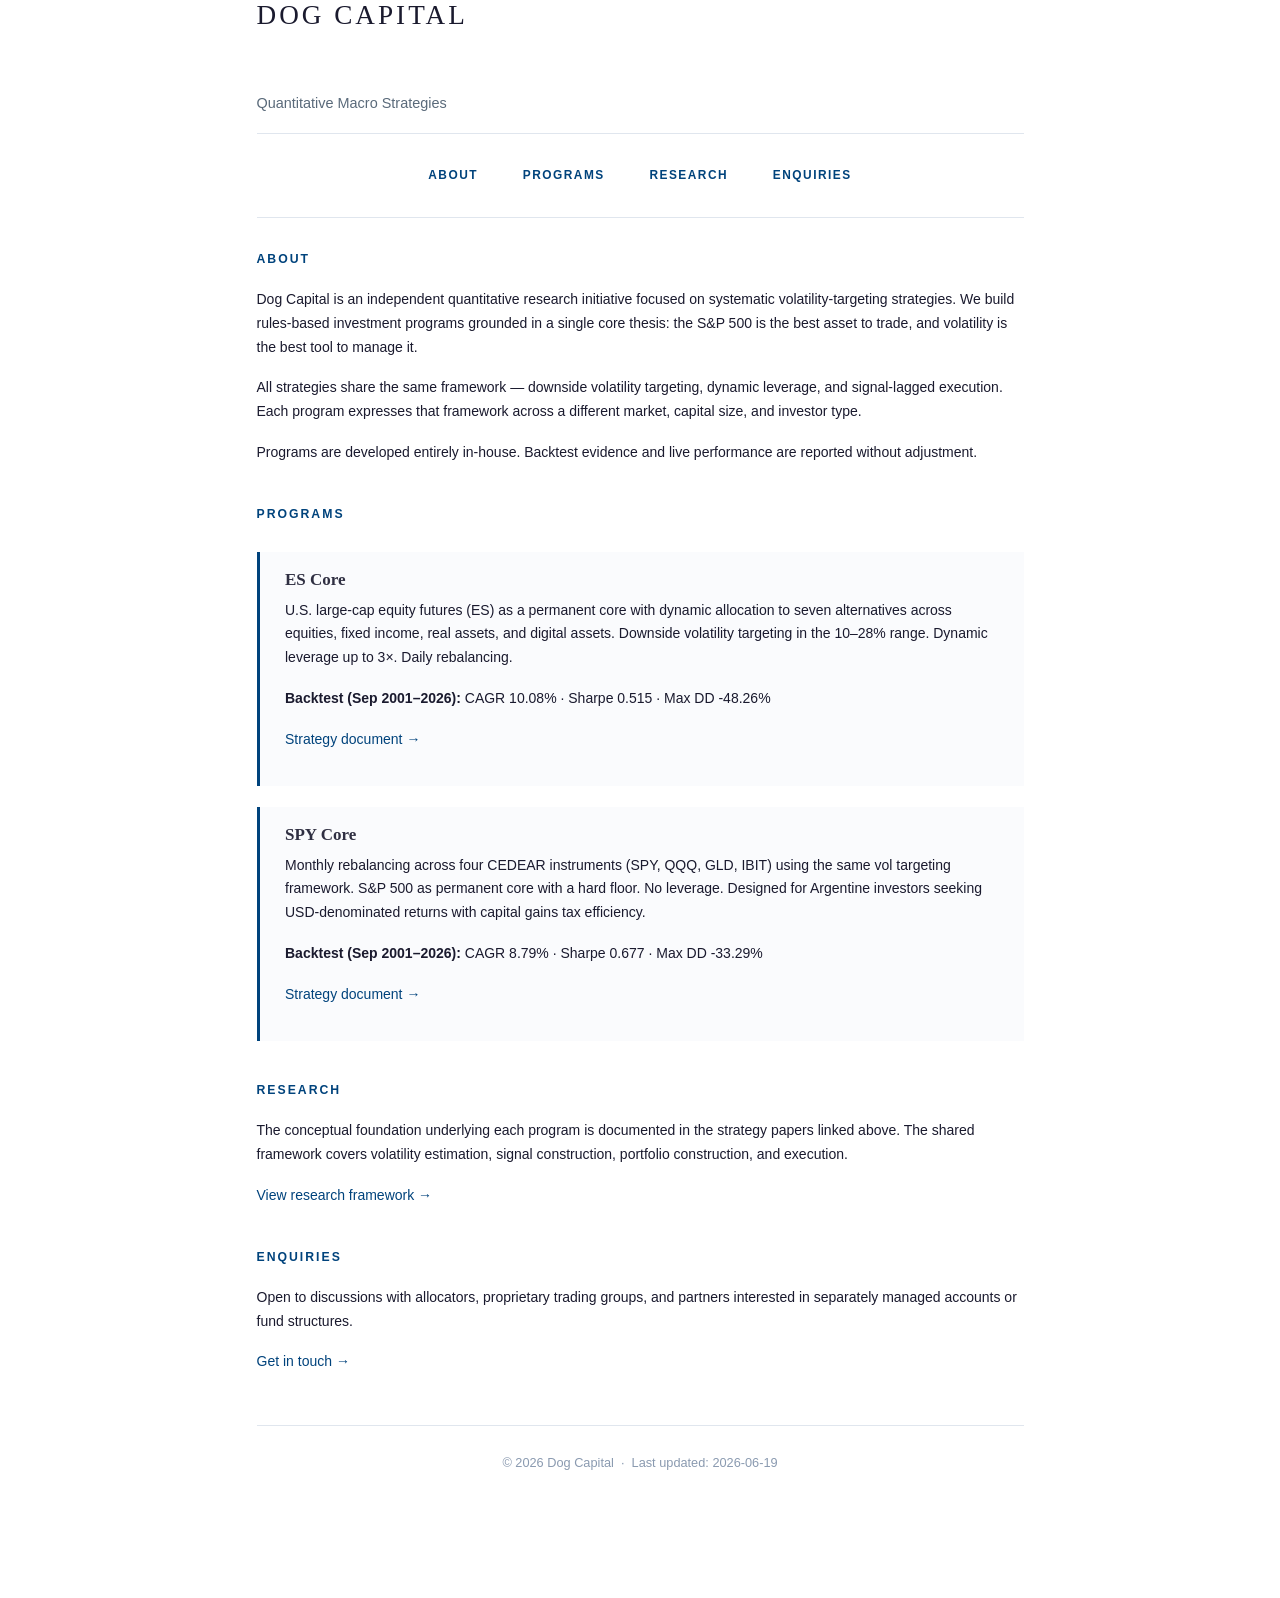
==== docs/index.html @ ae7e0a11 "Replicate RR Capital skeleton: custom CSS, inline nav, section divs, program cards" ====
<!DOCTYPE html>
<html xmlns="http://www.w3.org/1999/xhtml" lang="en" xml:lang="en"><head>

<meta charset="utf-8">
<meta name="generator" content="quarto-1.9.38">

<meta name="viewport" content="width=device-width, initial-scale=1.0, user-scalable=yes">


<title>Dog Capital</title>
<style>
/* Default styles provided by pandoc.
** See https://pandoc.org/MANUAL.html#variables-for-html for config info.
*/
code{white-space: pre-wrap;}
span.smallcaps{font-variant: small-caps;}
div.columns{display: flex; gap: min(4vw, 1.5em);}
div.column{flex: auto; overflow-x: auto;}
div.hanging-indent{margin-left: 1.5em; text-indent: -1.5em;}
ul.task-list{list-style: none;}
ul.task-list li input[type="checkbox"] {
  width: 0.8em;
  margin: 0 0.8em 0.2em -1em; /* quarto-specific, see https://github.com/quarto-dev/quarto-cli/issues/4556 */ 
  vertical-align: middle;
}
</style>


<script src="site_libs/quarto-nav/quarto-nav.js"></script>
<script src="site_libs/clipboard/clipboard.min.js"></script>
<script src="site_libs/quarto-search/autocomplete.umd.js"></script>
<script src="site_libs/quarto-search/fuse.min.js"></script>
<script src="site_libs/quarto-search/quarto-search.js"></script>
<meta name="quarto:offset" content="./">
<script src="site_libs/quarto-html/quarto.js" type="module"></script>
<script src="site_libs/quarto-html/tabsets/tabsets.js" type="module"></script>
<script src="site_libs/quarto-html/popper.min.js"></script>
<script src="site_libs/quarto-html/tippy.umd.min.js"></script>
<script src="site_libs/quarto-html/anchor.min.js"></script>
<link href="site_libs/quarto-html/tippy.css" rel="stylesheet">
<link href="site_libs/quarto-html/quarto-syntax-highlighting-15634bcf2e68342d4ad2dfa704d543f6.css" rel="stylesheet" id="quarto-text-highlighting-styles">
<script src="site_libs/bootstrap/bootstrap.min.js"></script>
<link href="site_libs/bootstrap/bootstrap-icons.css" rel="stylesheet">
<link href="site_libs/bootstrap/bootstrap-6b423f165eeea3787de40cb4f8e821c3.min.css" rel="stylesheet" append-hash="true" id="quarto-bootstrap" data-mode="light">
<script id="quarto-search-options" type="application/json">{
  "location": "sidebar",
  "copy-button": false,
  "collapse-after": 3,
  "panel-placement": "start",
  "type": "textbox",
  "limit": 50,
  "keyboard-shortcut": [
    "f",
    "/",
    "s"
  ],
  "show-item-context": false,
  "language": {
    "search-no-results-text": "No results",
    "search-matching-documents-text": "matching documents",
    "search-copy-link-title": "Copy link to search",
    "search-hide-matches-text": "Hide additional matches",
    "search-more-match-text": "more match in this document",
    "search-more-matches-text": "more matches in this document",
    "search-clear-button-title": "Clear",
    "search-text-placeholder": "",
    "search-detached-cancel-button-title": "Cancel",
    "search-submit-button-title": "Submit",
    "search-label": "Search"
  }
}</script>


<link rel="stylesheet" href="styles.css">
</head>

<body class="quarto-light">

<div id="quarto-search-results"></div>
<!-- content -->
<div id="quarto-content" class="quarto-container page-columns page-rows-contents page-layout-full">
<!-- sidebar -->
<!-- margin-sidebar -->
    
<!-- main -->
<main class="content column-page" id="quarto-document-content"><header id="title-block-header" class="quarto-title-block"><h1 class="title display-7">
Dog Capital
</h1></header>




<div id="site-header">

<p>
Quantitative Macro Strategies
</p>
</div>
<div id="site-nav">
<p><a href="#about">About</a> <a href="#programs">Programs</a> <a href="#research">Research</a> <a href="#enquiries">Enquiries</a></p>
</div>
<section id="about" class="level2">
<h2 class="anchored" data-anchor-id="about">About</h2>
<p>Dog Capital is an independent quantitative research initiative focused on systematic volatility-targeting strategies. We build rules-based investment programs grounded in a single core thesis: the S&amp;P 500 is the best asset to trade, and volatility is the best tool to manage it.</p>
<p>All strategies share the same framework — downside volatility targeting, dynamic leverage, and signal-lagged execution. Each program expresses that framework across a different market, capital size, and investor type.</p>
<p>Programs are developed entirely in-house. Backtest evidence and live performance are reported without adjustment.</p>
</section>
<section id="programs" class="level2">
<h2 class="anchored" data-anchor-id="programs">Programs</h2>
<section id="es-core" class="level3 program-card">
<h3 class="anchored" data-anchor-id="es-core">ES Core</h3>
<p>U.S. large-cap equity futures (ES) as a permanent core with dynamic allocation to seven alternatives across equities, fixed income, real assets, and digital assets. Downside volatility targeting in the 10–28% range. Dynamic leverage up to 3×. Daily rebalancing.</p>
<p><strong>Backtest (Sep 2001–2026):</strong> CAGR 10.08% · Sharpe 0.515 · Max DD -48.26%</p>
<p><a href="./programs/es-core.html">Strategy document →</a></p>
</section>
<section id="spy-core" class="level3 program-card">
<h3 class="anchored" data-anchor-id="spy-core">SPY Core</h3>
<p>Monthly rebalancing across four CEDEAR instruments (SPY, QQQ, GLD, IBIT) using the same vol targeting framework. S&amp;P 500 as permanent core with a hard floor. No leverage. Designed for Argentine investors seeking USD-denominated returns with capital gains tax efficiency.</p>
<p><strong>Backtest (Sep 2001–2026):</strong> CAGR 8.79% · Sharpe 0.677 · Max DD -33.29%</p>
<p><a href="./programs/spy-core.html">Strategy document →</a></p>
</section>
</section>
<section id="research" class="level2">
<h2 class="anchored" data-anchor-id="research">Research</h2>
<p>The conceptual foundation underlying each program is documented in the strategy papers linked above. The shared framework covers volatility estimation, signal construction, portfolio construction, and execution.</p>
<p><a href="./research/index.html">View research framework →</a></p>
</section>
<section id="enquiries" class="level2">
<h2 class="anchored" data-anchor-id="enquiries">Enquiries</h2>
<p>Open to discussions with allocators, proprietary trading groups, and partners interested in separately managed accounts or fund structures.</p>
<p><a href="mailto:contact@dogcapital.com">Get in touch →</a></p>
</section>
<div id="site-footer">
<p>© 2026 Dog Capital &nbsp;·&nbsp; Last updated: 2026-06-19</p>
</div>



</main> <!-- /main -->
<script id="quarto-html-after-body" type="application/javascript">
  window.document.addEventListener("DOMContentLoaded", function (event) {
    const icon = "";
    const anchorJS = new window.AnchorJS();
    anchorJS.options = {
      placement: 'right',
      icon: icon
    };
    anchorJS.add('.anchored');
    const isCodeAnnotation = (el) => {
      for (const clz of el.classList) {
        if (clz.startsWith('code-annotation-')) {                     
          return true;
        }
      }
      return false;
    }
    const onCopySuccess = function(e) {
      // button target
      const button = e.trigger;
      // don't keep focus
      button.blur();
      // flash "checked"
      button.classList.add('code-copy-button-checked');
      var currentTitle = button.getAttribute("title");
      button.setAttribute("title", "Copied!");
      let tooltip;
      if (window.bootstrap) {
        button.setAttribute("data-bs-toggle", "tooltip");
        button.setAttribute("data-bs-placement", "left");
        button.setAttribute("data-bs-title", "Copied!");
        tooltip = new bootstrap.Tooltip(button, 
          { trigger: "manual", 
            customClass: "code-copy-button-tooltip",
            offset: [0, -8]});
        tooltip.show();    
      }
      setTimeout(function() {
        if (tooltip) {
          tooltip.hide();
          button.removeAttribute("data-bs-title");
          button.removeAttribute("data-bs-toggle");
          button.removeAttribute("data-bs-placement");
        }
        button.setAttribute("title", currentTitle);
        button.classList.remove('code-copy-button-checked');
      }, 1000);
      // clear code selection
      e.clearSelection();
    }
    const getTextToCopy = function(trigger) {
      const outerScaffold = trigger.parentElement.cloneNode(true);
      const codeEl = outerScaffold.querySelector('code');
      for (const childEl of codeEl.children) {
        if (isCodeAnnotation(childEl)) {
          childEl.remove();
        }
      }
      return codeEl.innerText;
    }
    const clipboard = new window.ClipboardJS('.code-copy-button:not([data-in-quarto-modal])', {
      text: getTextToCopy
    });
    clipboard.on('success', onCopySuccess);
    if (window.document.getElementById('quarto-embedded-source-code-modal')) {
      const clipboardModal = new window.ClipboardJS('.code-copy-button[data-in-quarto-modal]', {
        text: getTextToCopy,
        container: window.document.getElementById('quarto-embedded-source-code-modal')
      });
      clipboardModal.on('success', onCopySuccess);
    }
      var localhostRegex = new RegExp(/^(?:http|https):\/\/localhost\:?[0-9]*\//);
      var mailtoRegex = new RegExp(/^mailto:/);
        var filterRegex = new RegExp('/' + window.location.host + '/');
      var isInternal = (href) => {
          return filterRegex.test(href) || localhostRegex.test(href) || mailtoRegex.test(href);
      }
      // Inspect non-navigation links and adorn them if external
     var links = window.document.querySelectorAll('a[href]:not(.nav-link):not(.navbar-brand):not(.toc-action):not(.sidebar-link):not(.sidebar-item-toggle):not(.pagination-link):not(.no-external):not([aria-hidden]):not(.dropdown-item):not(.quarto-navigation-tool):not(.about-link)');
      for (var i=0; i<links.length; i++) {
        const link = links[i];
        if (!isInternal(link.href)) {
          // undo the damage that might have been done by quarto-nav.js in the case of
          // links that we want to consider external
          if (link.dataset.originalHref !== undefined) {
            link.href = link.dataset.originalHref;
          }
        }
      }
    function tippyHover(el, contentFn, onTriggerFn, onUntriggerFn) {
      const config = {
        allowHTML: true,
        maxWidth: 500,
        delay: 100,
        arrow: false,
        appendTo: function(el) {
            return el.parentElement;
        },
        interactive: true,
        interactiveBorder: 10,
        theme: 'quarto',
        placement: 'bottom-start',
      };
      if (contentFn) {
        config.content = contentFn;
      }
      if (onTriggerFn) {
        config.onTrigger = onTriggerFn;
      }
      if (onUntriggerFn) {
        config.onUntrigger = onUntriggerFn;
      }
      window.tippy(el, config); 
    }
    const noterefs = window.document.querySelectorAll('a[role="doc-noteref"]');
    for (var i=0; i<noterefs.length; i++) {
      const ref = noterefs[i];
      tippyHover(ref, function() {
        // use id or data attribute instead here
        let href = ref.getAttribute('data-footnote-href') || ref.getAttribute('href');
        try { href = new URL(href).hash; } catch {}
        const id = href.replace(/^#\/?/, "");
        const note = window.document.getElementById(id);
        if (note) {
          return note.innerHTML;
        } else {
          return "";
        }
      });
    }
    const xrefs = window.document.querySelectorAll('a.quarto-xref');
    const processXRef = (id, note) => {
      // Strip column container classes
      const stripColumnClz = (el) => {
        el.classList.remove("page-full", "page-columns");
        if (el.children) {
          for (const child of el.children) {
            stripColumnClz(child);
          }
        }
      }
      stripColumnClz(note)
      if (id === null || id.startsWith('sec-')) {
        // Special case sections, only their first couple elements
        const container = document.createElement("div");
        if (note.children && note.children.length > 2) {
          container.appendChild(note.children[0].cloneNode(true));
          for (let i = 1; i < note.children.length; i++) {
            const child = note.children[i];
            if (child.tagName === "P" && child.innerText === "") {
              continue;
            } else {
              container.appendChild(child.cloneNode(true));
              break;
            }
          }
          if (window.Quarto?.typesetMath) {
            window.Quarto.typesetMath(container);
          }
          return container.innerHTML
        } else {
          if (window.Quarto?.typesetMath) {
            window.Quarto.typesetMath(note);
          }
          return note.innerHTML;
        }
      } else {
        // Remove any anchor links if they are present
        const anchorLink = note.querySelector('a.anchorjs-link');
        if (anchorLink) {
          anchorLink.remove();
        }
        if (window.Quarto?.typesetMath) {
          window.Quarto.typesetMath(note);
        }
        if (note.classList.contains("callout")) {
          return note.outerHTML;
        } else {
          return note.innerHTML;
        }
      }
    }
    for (var i=0; i<xrefs.length; i++) {
      const xref = xrefs[i];
      tippyHover(xref, undefined, function(instance) {
        instance.disable();
        let url = xref.getAttribute('href');
        let hash = undefined; 
        if (url.startsWith('#')) {
          hash = url;
        } else {
          try { hash = new URL(url).hash; } catch {}
        }
        if (hash) {
          const id = hash.replace(/^#\/?/, "");
          const note = window.document.getElementById(id);
          if (note !== null) {
            try {
              const html = processXRef(id, note.cloneNode(true));
              instance.setContent(html);
            } finally {
              instance.enable();
              instance.show();
            }
          } else {
            // See if we can fetch this
            fetch(url.split('#')[0])
            .then(res => res.text())
            .then(html => {
              const parser = new DOMParser();
              const htmlDoc = parser.parseFromString(html, "text/html");
              const note = htmlDoc.getElementById(id);
              if (note !== null) {
                const html = processXRef(id, note);
                instance.setContent(html);
              } 
            }).finally(() => {
              instance.enable();
              instance.show();
            });
          }
        } else {
          // See if we can fetch a full url (with no hash to target)
          // This is a special case and we should probably do some content thinning / targeting
          fetch(url)
          .then(res => res.text())
          .then(html => {
            const parser = new DOMParser();
            const htmlDoc = parser.parseFromString(html, "text/html");
            const note = htmlDoc.querySelector('main.content');
            if (note !== null) {
              // This should only happen for chapter cross references
              // (since there is no id in the URL)
              // remove the first header
              if (note.children.length > 0 && note.children[0].tagName === "HEADER") {
                note.children[0].remove();
              }
              const html = processXRef(null, note);
              instance.setContent(html);
            } 
          }).finally(() => {
            instance.enable();
            instance.show();
          });
        }
      }, function(instance) {
      });
    }
        let selectedAnnoteEl;
        const selectorForAnnotation = ( cell, annotation) => {
          let cellAttr = 'data-code-cell="' + cell + '"';
          let lineAttr = 'data-code-annotation="' +  annotation + '"';
          const selector = 'span[' + cellAttr + '][' + lineAttr + ']';
          return selector;
        }
        const selectCodeLines = (annoteEl) => {
          const doc = window.document;
          const targetCell = annoteEl.getAttribute("data-target-cell");
          const targetAnnotation = annoteEl.getAttribute("data-target-annotation");
          const annoteSpan = window.document.querySelector(selectorForAnnotation(targetCell, targetAnnotation));
          const lines = annoteSpan.getAttribute("data-code-lines").split(",");
          const lineIds = lines.map((line) => {
            return targetCell + "-" + line;
          })
          let top = null;
          let height = null;
          let parent = null;
          if (lineIds.length > 0) {
              //compute the position of the single el (top and bottom and make a div)
              const el = window.document.getElementById(lineIds[0]);
              top = el.offsetTop;
              height = el.offsetHeight;
              parent = el.parentElement.parentElement;
            if (lineIds.length > 1) {
              const lastEl = window.document.getElementById(lineIds[lineIds.length - 1]);
              const bottom = lastEl.offsetTop + lastEl.offsetHeight;
              height = bottom - top;
            }
            if (top !== null && height !== null && parent !== null) {
              // cook up a div (if necessary) and position it 
              let div = window.document.getElementById("code-annotation-line-highlight");
              if (div === null) {
                div = window.document.createElement("div");
                div.setAttribute("id", "code-annotation-line-highlight");
                div.style.position = 'absolute';
                parent.appendChild(div);
              }
              div.style.top = top - 2 + "px";
              div.style.height = height + 4 + "px";
              div.style.left = 0;
              let gutterDiv = window.document.getElementById("code-annotation-line-highlight-gutter");
              if (gutterDiv === null) {
                gutterDiv = window.document.createElement("div");
                gutterDiv.setAttribute("id", "code-annotation-line-highlight-gutter");
                gutterDiv.style.position = 'absolute';
                const codeCell = window.document.getElementById(targetCell);
                const gutter = codeCell.querySelector('.code-annotation-gutter');
                gutter.appendChild(gutterDiv);
              }
              gutterDiv.style.top = top - 2 + "px";
              gutterDiv.style.height = height + 4 + "px";
            }
            selectedAnnoteEl = annoteEl;
          }
        };
        const unselectCodeLines = () => {
          const elementsIds = ["code-annotation-line-highlight", "code-annotation-line-highlight-gutter"];
          elementsIds.forEach((elId) => {
            const div = window.document.getElementById(elId);
            if (div) {
              div.remove();
            }
          });
          selectedAnnoteEl = undefined;
        };
          // Handle positioning of the toggle
      window.addEventListener(
        "resize",
        throttle(() => {
          elRect = undefined;
          if (selectedAnnoteEl) {
            selectCodeLines(selectedAnnoteEl);
          }
        }, 10)
      );
      function throttle(fn, ms) {
      let throttle = false;
      let timer;
        return (...args) => {
          if(!throttle) { // first call gets through
              fn.apply(this, args);
              throttle = true;
          } else { // all the others get throttled
              if(timer) clearTimeout(timer); // cancel #2
              timer = setTimeout(() => {
                fn.apply(this, args);
                timer = throttle = false;
              }, ms);
          }
        };
      }
        // Attach click handler to the DT
        const annoteDls = window.document.querySelectorAll('dt[data-target-cell]');
        for (const annoteDlNode of annoteDls) {
          annoteDlNode.addEventListener('click', (event) => {
            const clickedEl = event.target;
            if (clickedEl !== selectedAnnoteEl) {
              unselectCodeLines();
              const activeEl = window.document.querySelector('dt[data-target-cell].code-annotation-active');
              if (activeEl) {
                activeEl.classList.remove('code-annotation-active');
              }
              selectCodeLines(clickedEl);
              clickedEl.classList.add('code-annotation-active');
            } else {
              // Unselect the line
              unselectCodeLines();
              clickedEl.classList.remove('code-annotation-active');
            }
          });
        }
    const findCites = (el) => {
      const parentEl = el.parentElement;
      if (parentEl) {
        const cites = parentEl.dataset.cites;
        if (cites) {
          return {
            el,
            cites: cites.split(' ')
          };
        } else {
          return findCites(el.parentElement)
        }
      } else {
        return undefined;
      }
    };
    var bibliorefs = window.document.querySelectorAll('a[role="doc-biblioref"]');
    for (var i=0; i<bibliorefs.length; i++) {
      const ref = bibliorefs[i];
      const citeInfo = findCites(ref);
      if (citeInfo) {
        tippyHover(citeInfo.el, function() {
          var popup = window.document.createElement('div');
          citeInfo.cites.forEach(function(cite) {
            var citeDiv = window.document.createElement('div');
            citeDiv.classList.add('hanging-indent');
            citeDiv.classList.add('csl-entry');
            var biblioDiv = window.document.getElementById('ref-' + cite);
            if (biblioDiv) {
              citeDiv.innerHTML = biblioDiv.innerHTML;
            }
            popup.appendChild(citeDiv);
          });
          return popup.innerHTML;
        });
      }
    }
  });
  </script>
</div> <!-- /content -->




</body></html>
---- docs/site_libs/quarto-html/tippy.css ----
.tippy-box[data-animation=fade][data-state=hidden]{opacity:0}[data-tippy-root]{max-width:calc(100vw - 10px)}.tippy-box{position:relative;background-color:#333;color:#fff;border-radius:4px;font-size:14px;line-height:1.4;white-space:normal;outline:0;transition-property:transform,visibility,opacity}.tippy-box[data-placement^=top]>.tippy-arrow{bottom:0}.tippy-box[data-placement^=top]>.tippy-arrow:before{bottom:-7px;left:0;border-width:8px 8px 0;border-top-color:initial;transform-origin:center top}.tippy-box[data-placement^=bottom]>.tippy-arrow{top:0}.tippy-box[data-placement^=bottom]>.tippy-arrow:before{top:-7px;left:0;border-width:0 8px 8px;border-bottom-color:initial;transform-origin:center bottom}.tippy-box[data-placement^=left]>.tippy-arrow{right:0}.tippy-box[data-placement^=left]>.tippy-arrow:before{border-width:8px 0 8px 8px;border-left-color:initial;right:-7px;transform-origin:center left}.tippy-box[data-placement^=right]>.tippy-arrow{left:0}.tippy-box[data-placement^=right]>.tippy-arrow:before{left:-7px;border-width:8px 8px 8px 0;border-right-color:initial;transform-origin:center right}.tippy-box[data-inertia][data-state=visible]{transition-timing-function:cubic-bezier(.54,1.5,.38,1.11)}.tippy-arrow{width:16px;height:16px;color:#333}.tippy-arrow:before{content:"";position:absolute;border-color:transparent;border-style:solid}.tippy-content{position:relative;padding:5px 9px;z-index:1}
---- docs/site_libs/quarto-html/quarto-syntax-highlighting-15634bcf2e68342d4ad2dfa704d543f6.css ----
/* quarto syntax highlight colors */
:root {
  --quarto-hl-ot-color: #003B4F;
  --quarto-hl-at-color: #657422;
  --quarto-hl-ss-color: #20794D;
  --quarto-hl-an-color: #5E5E5E;
  --quarto-hl-fu-color: #4758AB;
  --quarto-hl-st-color: #20794D;
  --quarto-hl-cf-color: #003B4F;
  --quarto-hl-op-color: #5E5E5E;
  --quarto-hl-er-color: #AD0000;
  --quarto-hl-bn-color: #AD0000;
  --quarto-hl-al-color: #AD0000;
  --quarto-hl-va-color: #111111;
  --quarto-hl-bu-color: inherit;
  --quarto-hl-ex-color: inherit;
  --quarto-hl-pp-color: #AD0000;
  --quarto-hl-in-color: #5E5E5E;
  --quarto-hl-vs-color: #20794D;
  --quarto-hl-wa-color: #5E5E5E;
  --quarto-hl-do-color: #5E5E5E;
  --quarto-hl-im-color: #00769E;
  --quarto-hl-ch-color: #20794D;
  --quarto-hl-dt-color: #AD0000;
  --quarto-hl-fl-color: #AD0000;
  --quarto-hl-co-color: #5E5E5E;
  --quarto-hl-cv-color: #5E5E5E;
  --quarto-hl-cn-color: #8f5902;
  --quarto-hl-sc-color: #5E5E5E;
  --quarto-hl-dv-color: #AD0000;
  --quarto-hl-kw-color: #003B4F;
}

/* other quarto variables */
:root {
  --quarto-font-monospace: SFMono-Regular, Menlo, Monaco, Consolas, "Liberation Mono", "Courier New", monospace;
}

/* syntax highlight based on Pandoc's rules */
pre > code.sourceCode > span {
  color: #003B4F;
}

code.sourceCode > span {
  color: #003B4F;
}

div.sourceCode,
div.sourceCode pre.sourceCode {
  color: #003B4F;
}

/* Normal */
code span {
  color: #003B4F;
}

/* Alert */
code span.al {
  color: #AD0000;
  font-style: inherit;
}

/* Annotation */
code span.an {
  color: #5E5E5E;
  font-style: inherit;
}

/* Attribute */
code span.at {
  color: #657422;
  font-style: inherit;
}

/* BaseN */
code span.bn {
  color: #AD0000;
  font-style: inherit;
}

/* BuiltIn */
code span.bu {
  font-style: inherit;
}

/* ControlFlow */
code span.cf {
  color: #003B4F;
  font-weight: bold;
  font-style: inherit;
}

/* Char */
code span.ch {
  color: #20794D;
  font-style: inherit;
}

/* Constant */
code span.cn {
  color: #8f5902;
  font-style: inherit;
}

/* Comment */
code span.co {
  color: #5E5E5E;
  font-style: inherit;
}

/* CommentVar */
code span.cv {
  color: #5E5E5E;
  font-style: italic;
}

/* Documentation */
code span.do {
  color: #5E5E5E;
  font-style: italic;
}

/* DataType */
code span.dt {
  color: #AD0000;
  font-style: inherit;
}

/* DecVal */
code span.dv {
  color: #AD0000;
  font-style: inherit;
}

/* Error */
code span.er {
  color: #AD0000;
  font-style: inherit;
}

/* Extension */
code span.ex {
  font-style: inherit;
}

/* Float */
code span.fl {
  color: #AD0000;
  font-style: inherit;
}

/* Function */
code span.fu {
  color: #4758AB;
  font-style: inherit;
}

/* Import */
code span.im {
  color: #00769E;
  font-style: inherit;
}

/* Information */
code span.in {
  color: #5E5E5E;
  font-style: inherit;
}

/* Keyword */
code span.kw {
  color: #003B4F;
  font-weight: bold;
  font-style: inherit;
}

/* Operator */
code span.op {
  color: #5E5E5E;
  font-style: inherit;
}

/* Other */
code span.ot {
  color: #003B4F;
  font-style: inherit;
}

/* Preprocessor */
code span.pp {
  color: #AD0000;
  font-style: inherit;
}

/* SpecialChar */
code span.sc {
  color: #5E5E5E;
  font-style: inherit;
}

/* SpecialString */
code span.ss {
  color: #20794D;
  font-style: inherit;
}

/* String */
code span.st {
  color: #20794D;
  font-style: inherit;
}

/* Variable */
code span.va {
  color: #111111;
  font-style: inherit;
}

/* VerbatimString */
code span.vs {
  color: #20794D;
  font-style: inherit;
}

/* Warning */
code span.wa {
  color: #5E5E5E;
  font-style: italic;
}

.prevent-inlining {
  content: "</";
}

/*# sourceMappingURL=f23921c56f73e400b49028c9186a1aa0.css.map */
---- docs/styles.css ----
/* ================================================================
   Dog Capital — custom styles
   Visual reference: riskresearch.github.io/rr-strategy-research
   ================================================================ */

/* --- Fonts & base -------------------------------------------- */
body {
  font-family: Verdana, Geneva, sans-serif;
  font-size: 14px;
  color: #1a1a2e;
  line-height: 1.7;
  background-color: #ffffff;
}

/* --- Layout — narrow centered column -------------------------- */
.quarto-container,
#quarto-content > * {
  max-width: 860px !important;
  margin-left: auto !important;
  margin-right: auto !important;
  padding-left: 1.5rem;
  padding-right: 1.5rem;
}

/* Override Bootstrap's fluid grid */
.container, .container-fluid {
  max-width: 860px;
  margin: 0 auto;
}

/* Hide Quarto navbar entirely — we use inline page nav */
#quarto-header {
  display: none !important;
}

/* Remove extra Quarto chrome */
#quarto-sidebar,
#quarto-toc-toggle {
  display: none !important;
}

/* Pull content to the top now that the navbar is gone */
#quarto-content {
  padding-top: 0 !important;
  margin-top: 0 !important;
}

main.content {
  margin-top: 0 !important;
  padding-top: 0 !important;
}

/* --- Typography ---------------------------------------------- */
h1, h2, h3, h4 {
  font-family: Georgia, "Times New Roman", serif;
}

/* Page title / site name */
h1 {
  font-size: 1.6rem;
  font-weight: normal;
  letter-spacing: 3px;
  text-transform: uppercase;
  color: #1a1a2e;
  margin-bottom: 0.15rem;
}

/* Section headings */
h2 {
  font-size: 0.72rem;
  font-family: Verdana, Geneva, sans-serif;
  font-weight: bold;
  text-transform: uppercase;
  letter-spacing: 2px;
  color: #00437c;
  border: none;
  margin-top: 2.5rem;
  margin-bottom: 0.75rem;
}

/* Sub-headings (program names) */
h3 {
  font-size: 1rem;
  font-weight: bold;
  color: #1a1a2e;
  margin-top: 1.25rem;
  margin-bottom: 0.5rem;
}

/* --- Links ---------------------------------------------------- */
a {
  color: #00437c;
  text-decoration: none;
}
a:hover {
  color: #00437c;
  text-decoration: underline;
}

/* --- Site header & nav --------------------------------------- */
#site-header {
  text-align: left;
  padding: 2.5rem 0 1rem 0;
  border-bottom: 1px solid #e0e6ee;
  margin-bottom: 1rem;
}

#site-header p {
  color: #5a6a7a;
  font-size: 0.85rem;
  margin: 0;
}

#site-nav {
  text-align: center;
  padding: 0.75rem 0;
  border-bottom: 1px solid #e0e6ee;
  margin-bottom: 2rem;
}

#site-nav a {
  color: #00437c;
  font-size: 0.7rem;
  font-weight: bold;
  text-transform: uppercase;
  letter-spacing: 1.5px;
  margin: 0 1.2rem;
}

#site-nav a:hover {
  text-decoration: underline;
}

/* --- Sections ------------------------------------------------- */
.section {
  margin-bottom: 2.5rem;
}

hr {
  border: none;
  border-top: 1px solid #e0e6ee;
  margin: 2rem 0;
}

/* --- Program cards -------------------------------------------- */
.program-card {
  border-left: 3px solid #00437c;
  background-color: #fafbfd;
  padding: 1rem 1.5rem;
  margin: 1.25rem 0;
}

.program-card h3 {
  margin-top: 0;
}

/* --- Metrics table -------------------------------------------- */
table {
  width: 100%;
  border-collapse: collapse;
  margin: 1rem 0;
  font-size: 0.88rem;
}

table th {
  font-family: Verdana, Geneva, sans-serif;
  font-size: 0.7rem;
  text-transform: uppercase;
  letter-spacing: 1px;
  color: #5a6a7a;
  padding: 0.4rem 0.75rem;
  border-bottom: 2px solid #e0e6ee;
  text-align: left;
}

table td {
  font-family: "Courier New", Courier, monospace;
  padding: 0.35rem 0.75rem;
  border-bottom: 1px solid #f0f0f0;
  color: #1a1a2e;
}

table tr:last-child td {
  border-bottom: none;
}

/* Metric name column stays in Verdana */
table td:first-child {
  font-family: Verdana, Geneva, sans-serif;
  font-size: 0.82rem;
  color: #3a4a5a;
}

/* --- Blockquote (disclaimer) ---------------------------------- */
blockquote {
  border-left: 2px solid #e0e6ee;
  padding: 0.5rem 1rem;
  margin: 1rem 0;
  color: #5a6a7a;
  font-size: 0.82rem;
  background: transparent;
}

/* --- Images (charts) ------------------------------------------ */
img {
  max-width: 100%;
  height: auto;
  display: block;
  margin: 0.5rem 0;
}

/* --- Footer --------------------------------------------------- */
#site-footer {
  text-align: center;
  font-size: 0.75rem;
  color: #8a9ab0;
  border-top: 1px solid #e0e6ee;
  padding: 1.5rem 0 2rem 0;
  margin-top: 3rem;
}

/* Suppress Quarto's own footer chrome */
#quarto-footer {
  display: none !important;
}

/* --- Back links (program pages) ------------------------------ */
.back-link {
  font-size: 0.78rem;
  color: #00437c;
  display: inline-block;
  margin-bottom: 1.5rem;
}
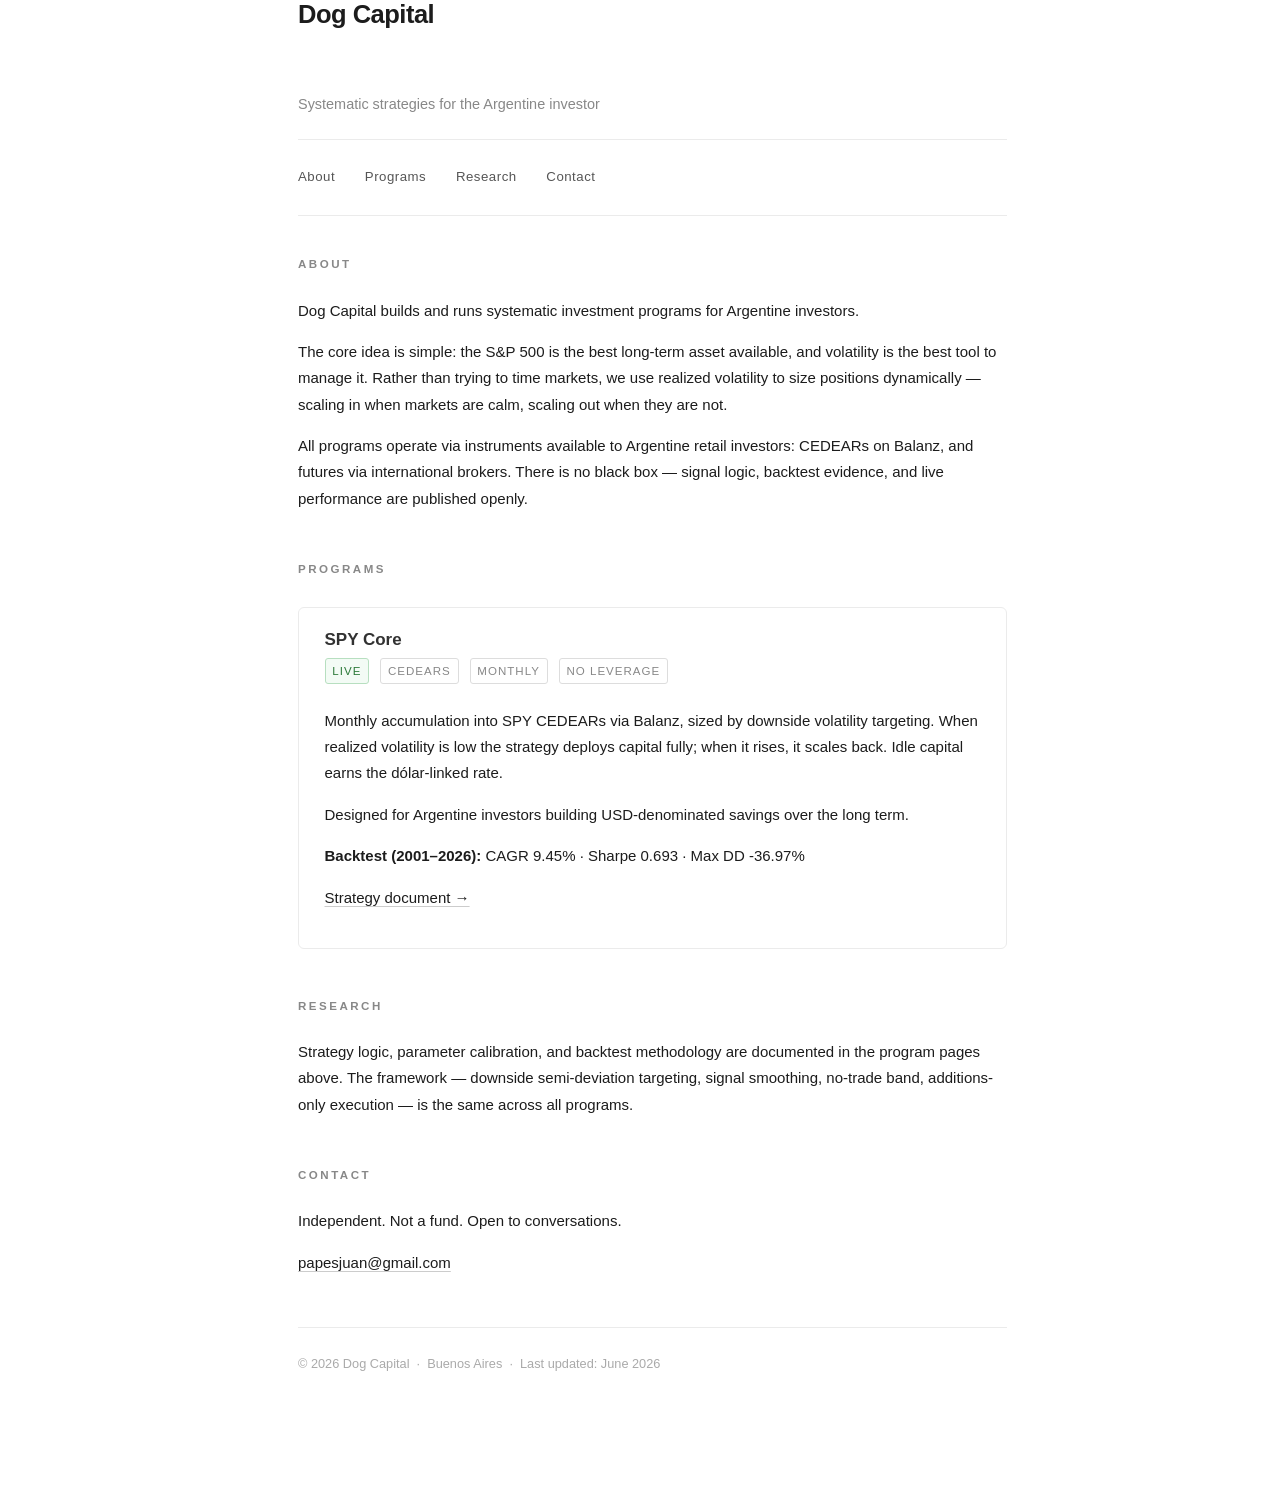
==== commit d9793006: "Redesign: Argentine identity, SPY-only, drop ES Core from site" ====
--- a/docs/index.html
+++ b/docs/index.html
@@ -93,45 +93,40 @@
 <div id="site-header">
 
 <p>
-Quantitative Macro Strategies
+Systematic strategies for the Argentine investor
 </p>
 </div>
 <div id="site-nav">
-<p><a href="#about">About</a> <a href="#programs">Programs</a> <a href="#research">Research</a> <a href="#enquiries">Enquiries</a></p>
+<p><a href="#about">About</a> <a href="#programs">Programs</a> <a href="#research">Research</a> <a href="#contact">Contact</a></p>
 </div>
 <section id="about" class="level2">
 <h2 class="anchored" data-anchor-id="about">About</h2>
-<p>Dog Capital is an independent quantitative research initiative focused on systematic volatility-targeting strategies. We build rules-based investment programs grounded in a single core thesis: the S&amp;P 500 is the best asset to trade, and volatility is the best tool to manage it.</p>
-<p>All strategies share the same framework — downside volatility targeting, dynamic leverage, and signal-lagged execution. Each program expresses that framework across a different market, capital size, and investor type.</p>
-<p>Programs are developed entirely in-house. Backtest evidence and live performance are reported without adjustment.</p>
+<p>Dog Capital builds and runs systematic investment programs for Argentine investors.</p>
+<p>The core idea is simple: the S&amp;P 500 is the best long-term asset available, and volatility is the best tool to manage it. Rather than trying to time markets, we use realized volatility to size positions dynamically — scaling in when markets are calm, scaling out when they are not.</p>
+<p>All programs operate via instruments available to Argentine retail investors: CEDEARs on Balanz, and futures via international brokers. There is no black box — signal logic, backtest evidence, and live performance are published openly.</p>
 </section>
 <section id="programs" class="level2">
 <h2 class="anchored" data-anchor-id="programs">Programs</h2>
-<section id="es-core" class="level3 program-card">
-<h3 class="anchored" data-anchor-id="es-core">ES Core</h3>
-<p>U.S. large-cap equity futures (ES) as a permanent core with dynamic allocation to seven alternatives across equities, fixed income, real assets, and digital assets. Downside volatility targeting in the 10–28% range. Dynamic leverage up to 3×. Daily rebalancing.</p>
-<p><strong>Backtest (Sep 2001–2026):</strong> CAGR 10.08% · Sharpe 0.515 · Max DD -48.26%</p>
-<p><a href="./programs/es-core.html">Strategy document →</a></p>
-</section>
 <section id="spy-core" class="level3 program-card">
 <h3 class="anchored" data-anchor-id="spy-core">SPY Core</h3>
-<p>Monthly rebalancing across four CEDEAR instruments (SPY, QQQ, GLD, IBIT) using the same vol targeting framework. S&amp;P 500 as permanent core with a hard floor. No leverage. Designed for Argentine investors seeking USD-denominated returns with capital gains tax efficiency.</p>
-<p><strong>Backtest (Sep 2001–2026):</strong> CAGR 8.79% · Sharpe 0.677 · Max DD -33.29%</p>
+<p><span class="tag live">Live</span> <span class="tag">CEDEARs</span> <span class="tag">Monthly</span> <span class="tag">No leverage</span></p>
+<p>Monthly accumulation into SPY CEDEARs via Balanz, sized by downside volatility targeting. When realized volatility is low the strategy deploys capital fully; when it rises, it scales back. Idle capital earns the dólar-linked rate.</p>
+<p>Designed for Argentine investors building USD-denominated savings over the long term.</p>
+<p><strong>Backtest (2001–2026):</strong> CAGR 9.45% · Sharpe 0.693 · Max DD -36.97%</p>
 <p><a href="./programs/spy-core.html">Strategy document →</a></p>
 </section>
 </section>
 <section id="research" class="level2">
 <h2 class="anchored" data-anchor-id="research">Research</h2>
-<p>The conceptual foundation underlying each program is documented in the strategy papers linked above. The shared framework covers volatility estimation, signal construction, portfolio construction, and execution.</p>
-<p><a href="./research/index.html">View research framework →</a></p>
+<p>Strategy logic, parameter calibration, and backtest methodology are documented in the program pages above. The framework — downside semi-deviation targeting, signal smoothing, no-trade band, additions-only execution — is the same across all programs.</p>
 </section>
-<section id="enquiries" class="level2">
-<h2 class="anchored" data-anchor-id="enquiries">Enquiries</h2>
-<p>Open to discussions with allocators, proprietary trading groups, and partners interested in separately managed accounts or fund structures.</p>
-<p><a href="mailto:contact@dogcapital.com">Get in touch →</a></p>
+<section id="contact" class="level2">
+<h2 class="anchored" data-anchor-id="contact">Contact</h2>
+<p>Independent. Not a fund. Open to conversations.</p>
+<p><a href="mailto:papesjuan@gmail.com">papesjuan@gmail.com</a></p>
 </section>
 <div id="site-footer">
-<p>© 2026 Dog Capital &nbsp;·&nbsp; Last updated: 2026-06-19</p>
+<p>© 2026 Dog Capital &nbsp;·&nbsp; Buenos Aires &nbsp;·&nbsp; Last updated: June 2026</p>
 </div>
 
 
--- a/docs/styles.css
+++ b/docs/styles.css
@@ -1,45 +1,39 @@
 /* ================================================================
    Dog Capital — custom styles
-   Visual reference: riskresearch.github.io/rr-strategy-research
    ================================================================ */
 
-/* --- Fonts & base -------------------------------------------- */
+/* --- Base -------------------------------------------------------- */
 body {
-  font-family: Verdana, Geneva, sans-serif;
-  font-size: 14px;
-  color: #1a1a2e;
-  line-height: 1.7;
+  font-family: -apple-system, BlinkMacSystemFont, "Segoe UI", Helvetica, Arial, sans-serif;
+  font-size: 15px;
+  color: #1c1c1c;
+  line-height: 1.75;
   background-color: #ffffff;
 }
 
-/* --- Layout — narrow centered column -------------------------- */
+/* --- Layout ------------------------------------------------------ */
 .quarto-container,
 #quarto-content > * {
-  max-width: 860px !important;
+  max-width: 780px !important;
   margin-left: auto !important;
   margin-right: auto !important;
   padding-left: 1.5rem;
   padding-right: 1.5rem;
 }
 
-/* Override Bootstrap's fluid grid */
 .container, .container-fluid {
-  max-width: 860px;
+  max-width: 780px;
   margin: 0 auto;
 }
 
-/* Hide Quarto navbar entirely — we use inline page nav */
-#quarto-header {
+/* Hide Quarto chrome */
+#quarto-header,
+#quarto-sidebar,
+#quarto-toc-toggle,
+#quarto-footer {
   display: none !important;
 }
 
-/* Remove extra Quarto chrome */
-#quarto-sidebar,
-#quarto-toc-toggle {
-  display: none !important;
-}
-
-/* Pull content to the top now that the navbar is gone */
 #quarto-content {
   padding-top: 0 !important;
   margin-top: 0 !important;
@@ -50,103 +44,102 @@
   padding-top: 0 !important;
 }
 
-/* --- Typography ---------------------------------------------- */
+/* --- Typography -------------------------------------------------- */
 h1, h2, h3, h4 {
-  font-family: Georgia, "Times New Roman", serif;
-}
-
-/* Page title / site name */
+  font-family: -apple-system, BlinkMacSystemFont, "Segoe UI", Helvetica, Arial, sans-serif;
+  font-weight: 600;
+  color: #1c1c1c;
+}
+
 h1 {
-  font-size: 1.6rem;
-  font-weight: normal;
-  letter-spacing: 3px;
+  font-size: 1.5rem;
+  font-weight: 700;
+  letter-spacing: -0.5px;
+  margin-bottom: 0.1rem;
+}
+
+h2 {
+  font-size: 0.68rem;
+  font-weight: 700;
   text-transform: uppercase;
-  color: #1a1a2e;
-  margin-bottom: 0.15rem;
-}
-
-/* Section headings */
-h2 {
-  font-size: 0.72rem;
-  font-family: Verdana, Geneva, sans-serif;
-  font-weight: bold;
-  text-transform: uppercase;
-  letter-spacing: 2px;
-  color: #00437c;
+  letter-spacing: 2.5px;
+  color: #888;
   border: none;
-  margin-top: 2.5rem;
-  margin-bottom: 0.75rem;
-}
-
-/* Sub-headings (program names) */
+  margin-top: 3rem;
+  margin-bottom: 1rem;
+}
+
 h3 {
   font-size: 1rem;
-  font-weight: bold;
-  color: #1a1a2e;
-  margin-top: 1.25rem;
-  margin-bottom: 0.5rem;
-}
-
-/* --- Links ---------------------------------------------------- */
+  font-weight: 600;
+  margin-top: 1rem;
+  margin-bottom: 0.4rem;
+}
+
+p {
+  margin-bottom: 0.9rem;
+}
+
+/* --- Links ------------------------------------------------------- */
 a {
-  color: #00437c;
+  color: #1c1c1c;
+  text-decoration: underline;
+  text-decoration-color: #ccc;
+  text-underline-offset: 3px;
+}
+
+a:hover {
+  text-decoration-color: #1c1c1c;
+}
+
+/* --- Site header ------------------------------------------------- */
+#site-header {
+  padding: 2.5rem 0 1.25rem 0;
+  border-bottom: 1px solid #ebebeb;
+  margin-bottom: 0.75rem;
+}
+
+#site-header p {
+  color: #888;
+  font-size: 0.85rem;
+  margin: 0.2rem 0 0 0;
+}
+
+/* --- Nav --------------------------------------------------------- */
+#site-nav {
+  padding: 0.6rem 0;
+  border-bottom: 1px solid #ebebeb;
+  margin-bottom: 2.5rem;
+}
+
+#site-nav a {
+  color: #555;
+  font-size: 0.78rem;
   text-decoration: none;
-}
-a:hover {
-  color: #00437c;
-  text-decoration: underline;
-}
-
-/* --- Site header & nav --------------------------------------- */
-#site-header {
-  text-align: left;
-  padding: 2.5rem 0 1rem 0;
-  border-bottom: 1px solid #e0e6ee;
-  margin-bottom: 1rem;
-}
-
-#site-header p {
-  color: #5a6a7a;
-  font-size: 0.85rem;
-  margin: 0;
-}
-
-#site-nav {
-  text-align: center;
-  padding: 0.75rem 0;
-  border-bottom: 1px solid #e0e6ee;
-  margin-bottom: 2rem;
-}
-
-#site-nav a {
-  color: #00437c;
-  font-size: 0.7rem;
-  font-weight: bold;
-  text-transform: uppercase;
-  letter-spacing: 1.5px;
-  margin: 0 1.2rem;
+  margin-right: 1.5rem;
+  letter-spacing: 0.5px;
 }
 
 #site-nav a:hover {
-  text-decoration: underline;
-}
-
-/* --- Sections ------------------------------------------------- */
+  color: #1c1c1c;
+}
+
+/* --- Sections ---------------------------------------------------- */
 .section {
   margin-bottom: 2.5rem;
 }
 
 hr {
   border: none;
-  border-top: 1px solid #e0e6ee;
+  border-top: 1px solid #ebebeb;
   margin: 2rem 0;
 }
 
-/* --- Program cards -------------------------------------------- */
+/* --- Program card ------------------------------------------------ */
 .program-card {
-  border-left: 3px solid #00437c;
-  background-color: #fafbfd;
-  padding: 1rem 1.5rem;
+  border: 1px solid #ebebeb;
+  border-radius: 6px;
+  padding: 1.25rem 1.5rem;
   margin: 1.25rem 0;
 }
 
@@ -154,54 +147,66 @@
   margin-top: 0;
 }
 
-/* --- Metrics table -------------------------------------------- */
+.program-card .tag {
+  display: inline-block;
+  font-size: 0.68rem;
+  text-transform: uppercase;
+  letter-spacing: 1px;
+  color: #888;
+  border: 1px solid #ddd;
+  border-radius: 3px;
+  padding: 0.1rem 0.4rem;
+  margin-right: 0.4rem;
+  margin-bottom: 0.5rem;
+}
+
+.program-card .tag.live {
+  color: #2d7a3a;
+  border-color: #b7dfc0;
+  background: #f3fbf5;
+}
+
+/* --- Metrics table ----------------------------------------------- */
 table {
   width: 100%;
   border-collapse: collapse;
   margin: 1rem 0;
-  font-size: 0.88rem;
+  font-size: 0.87rem;
 }
 
 table th {
-  font-family: Verdana, Geneva, sans-serif;
-  font-size: 0.7rem;
+  font-size: 0.68rem;
   text-transform: uppercase;
   letter-spacing: 1px;
-  color: #5a6a7a;
-  padding: 0.4rem 0.75rem;
-  border-bottom: 2px solid #e0e6ee;
+  color: #888;
+  padding: 0.4rem 0.6rem;
+  border-bottom: 1px solid #ebebeb;
   text-align: left;
+  font-weight: 600;
 }
 
 table td {
-  font-family: "Courier New", Courier, monospace;
-  padding: 0.35rem 0.75rem;
-  border-bottom: 1px solid #f0f0f0;
-  color: #1a1a2e;
+  padding: 0.35rem 0.6rem;
+  border-bottom: 1px solid #f5f5f5;
+  color: #1c1c1c;
+  font-variant-numeric: tabular-nums;
 }
 
 table tr:last-child td {
   border-bottom: none;
 }
 
-/* Metric name column stays in Verdana */
-table td:first-child {
-  font-family: Verdana, Geneva, sans-serif;
-  font-size: 0.82rem;
-  color: #3a4a5a;
-}
-
-/* --- Blockquote (disclaimer) ---------------------------------- */
+/* --- Blockquote (disclaimer) ------------------------------------- */
 blockquote {
-  border-left: 2px solid #e0e6ee;
+  border-left: 3px solid #ebebeb;
   padding: 0.5rem 1rem;
   margin: 1rem 0;
-  color: #5a6a7a;
+  color: #888;
   font-size: 0.82rem;
   background: transparent;
 }
 
-/* --- Images (charts) ------------------------------------------ */
+/* --- Images ------------------------------------------------------ */
 img {
   max-width: 100%;
   height: auto;
@@ -209,25 +214,25 @@
   margin: 0.5rem 0;
 }
 
-/* --- Footer --------------------------------------------------- */
+/* --- Footer ------------------------------------------------------ */
 #site-footer {
-  text-align: center;
+  text-align: left;
   font-size: 0.75rem;
-  color: #8a9ab0;
-  border-top: 1px solid #e0e6ee;
-  padding: 1.5rem 0 2rem 0;
+  color: #aaa;
+  border-top: 1px solid #ebebeb;
+  padding: 1.5rem 0 2.5rem 0;
   margin-top: 3rem;
 }
 
-/* Suppress Quarto's own footer chrome */
-#quarto-footer {
-  display: none !important;
-}
-
-/* --- Back links (program pages) ------------------------------ */
+/* --- Back link (program pages) ----------------------------------- */
 .back-link {
-  font-size: 0.78rem;
-  color: #00437c;
+  font-size: 0.82rem;
+  color: #888;
+  text-decoration: none;
   display: inline-block;
-  margin-bottom: 1.5rem;
-}
+  margin-bottom: 2rem;
+}
+
+.back-link:hover {
+  color: #1c1c1c;
+}
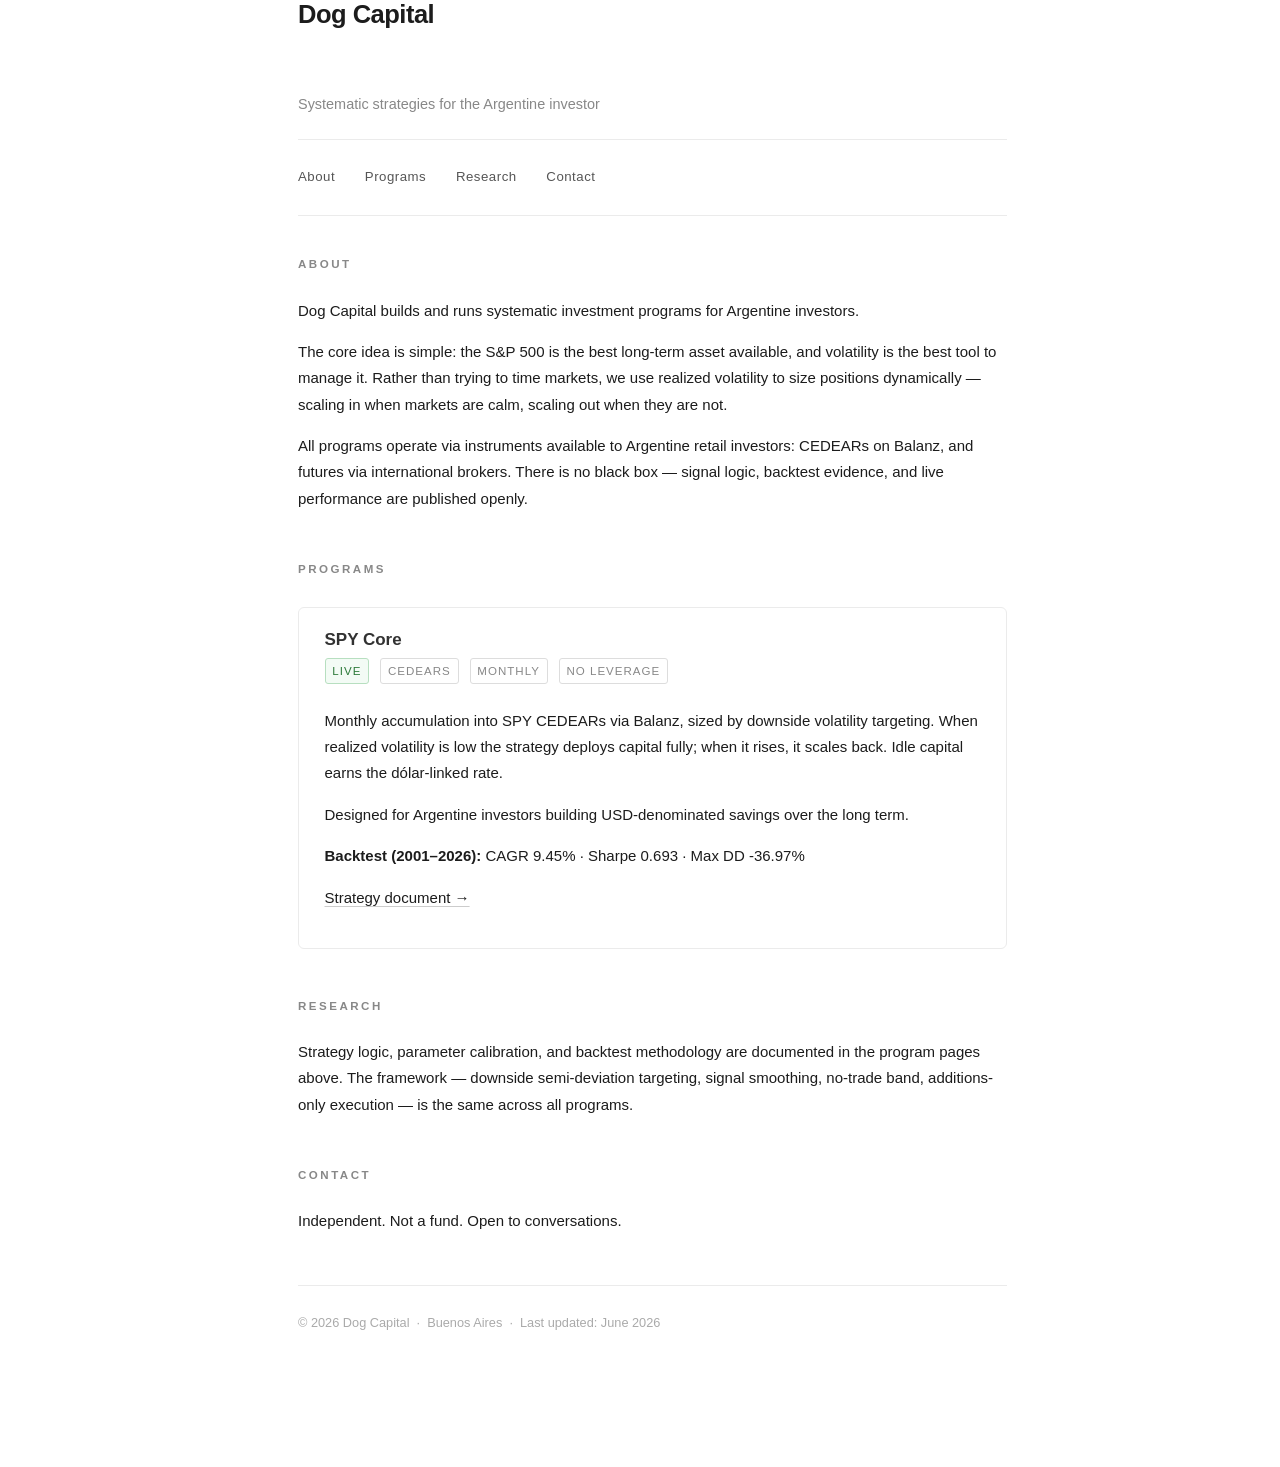
==== commit 47eb0eb3: "Remove email from contact section" ====
--- a/docs/index.html
+++ b/docs/index.html
@@ -123,7 +123,6 @@
 <section id="contact" class="level2">
 <h2 class="anchored" data-anchor-id="contact">Contact</h2>
 <p>Independent. Not a fund. Open to conversations.</p>
-<p><a href="mailto:papesjuan@gmail.com">papesjuan@gmail.com</a></p>
 </section>
 <div id="site-footer">
 <p>© 2026 Dog Capital &nbsp;·&nbsp; Buenos Aires &nbsp;·&nbsp; Last updated: June 2026</p>
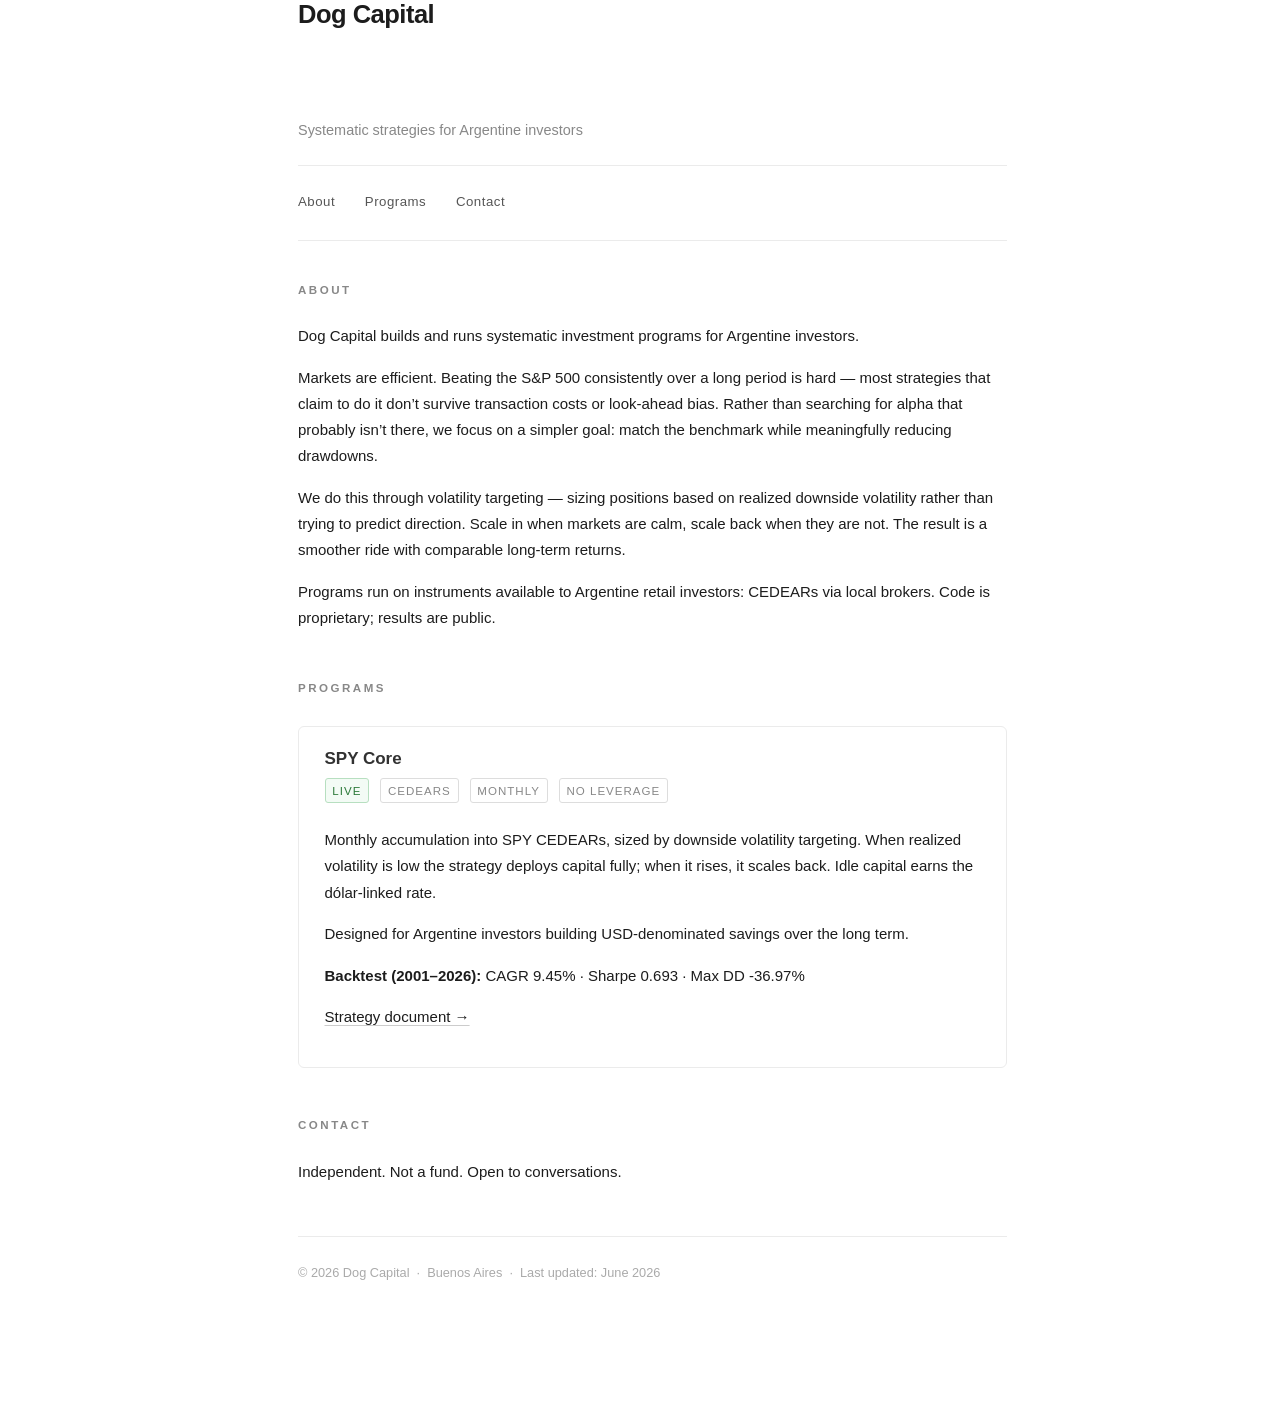
==== commit 0ffd8621: "Rewrite homepage copy, drop research section" ====
--- a/docs/index.html
+++ b/docs/index.html
@@ -93,32 +93,29 @@
 <div id="site-header">
 
 <p>
-Systematic strategies for the Argentine investor
+Systematic strategies for Argentine investors
 </p>
 </div>
 <div id="site-nav">
-<p><a href="#about">About</a> <a href="#programs">Programs</a> <a href="#research">Research</a> <a href="#contact">Contact</a></p>
+<p><a href="#about">About</a> <a href="#programs">Programs</a> <a href="#contact">Contact</a></p>
 </div>
 <section id="about" class="level2">
 <h2 class="anchored" data-anchor-id="about">About</h2>
 <p>Dog Capital builds and runs systematic investment programs for Argentine investors.</p>
-<p>The core idea is simple: the S&amp;P 500 is the best long-term asset available, and volatility is the best tool to manage it. Rather than trying to time markets, we use realized volatility to size positions dynamically — scaling in when markets are calm, scaling out when they are not.</p>
-<p>All programs operate via instruments available to Argentine retail investors: CEDEARs on Balanz, and futures via international brokers. There is no black box — signal logic, backtest evidence, and live performance are published openly.</p>
+<p>Markets are efficient. Beating the S&amp;P 500 consistently over a long period is hard — most strategies that claim to do it don’t survive transaction costs or look-ahead bias. Rather than searching for alpha that probably isn’t there, we focus on a simpler goal: match the benchmark while meaningfully reducing drawdowns.</p>
+<p>We do this through volatility targeting — sizing positions based on realized downside volatility rather than trying to predict direction. Scale in when markets are calm, scale back when they are not. The result is a smoother ride with comparable long-term returns.</p>
+<p>Programs run on instruments available to Argentine retail investors: CEDEARs via local brokers. Code is proprietary; results are public.</p>
 </section>
 <section id="programs" class="level2">
 <h2 class="anchored" data-anchor-id="programs">Programs</h2>
 <section id="spy-core" class="level3 program-card">
 <h3 class="anchored" data-anchor-id="spy-core">SPY Core</h3>
 <p><span class="tag live">Live</span> <span class="tag">CEDEARs</span> <span class="tag">Monthly</span> <span class="tag">No leverage</span></p>
-<p>Monthly accumulation into SPY CEDEARs via Balanz, sized by downside volatility targeting. When realized volatility is low the strategy deploys capital fully; when it rises, it scales back. Idle capital earns the dólar-linked rate.</p>
+<p>Monthly accumulation into SPY CEDEARs, sized by downside volatility targeting. When realized volatility is low the strategy deploys capital fully; when it rises, it scales back. Idle capital earns the dólar-linked rate.</p>
 <p>Designed for Argentine investors building USD-denominated savings over the long term.</p>
 <p><strong>Backtest (2001–2026):</strong> CAGR 9.45% · Sharpe 0.693 · Max DD -36.97%</p>
 <p><a href="./programs/spy-core.html">Strategy document →</a></p>
 </section>
-</section>
-<section id="research" class="level2">
-<h2 class="anchored" data-anchor-id="research">Research</h2>
-<p>Strategy logic, parameter calibration, and backtest methodology are documented in the program pages above. The framework — downside semi-deviation targeting, signal smoothing, no-trade band, additions-only execution — is the same across all programs.</p>
 </section>
 <section id="contact" class="level2">
 <h2 class="anchored" data-anchor-id="contact">Contact</h2>
--- a/docs/styles.css
+++ b/docs/styles.css
@@ -94,7 +94,7 @@
 
 /* --- Site header ------------------------------------------------- */
 #site-header {
-  padding: 2.5rem 0 1.25rem 0;
+  padding: 4rem 0 1.25rem 0;
   border-bottom: 1px solid #ebebeb;
   margin-bottom: 0.75rem;
 }
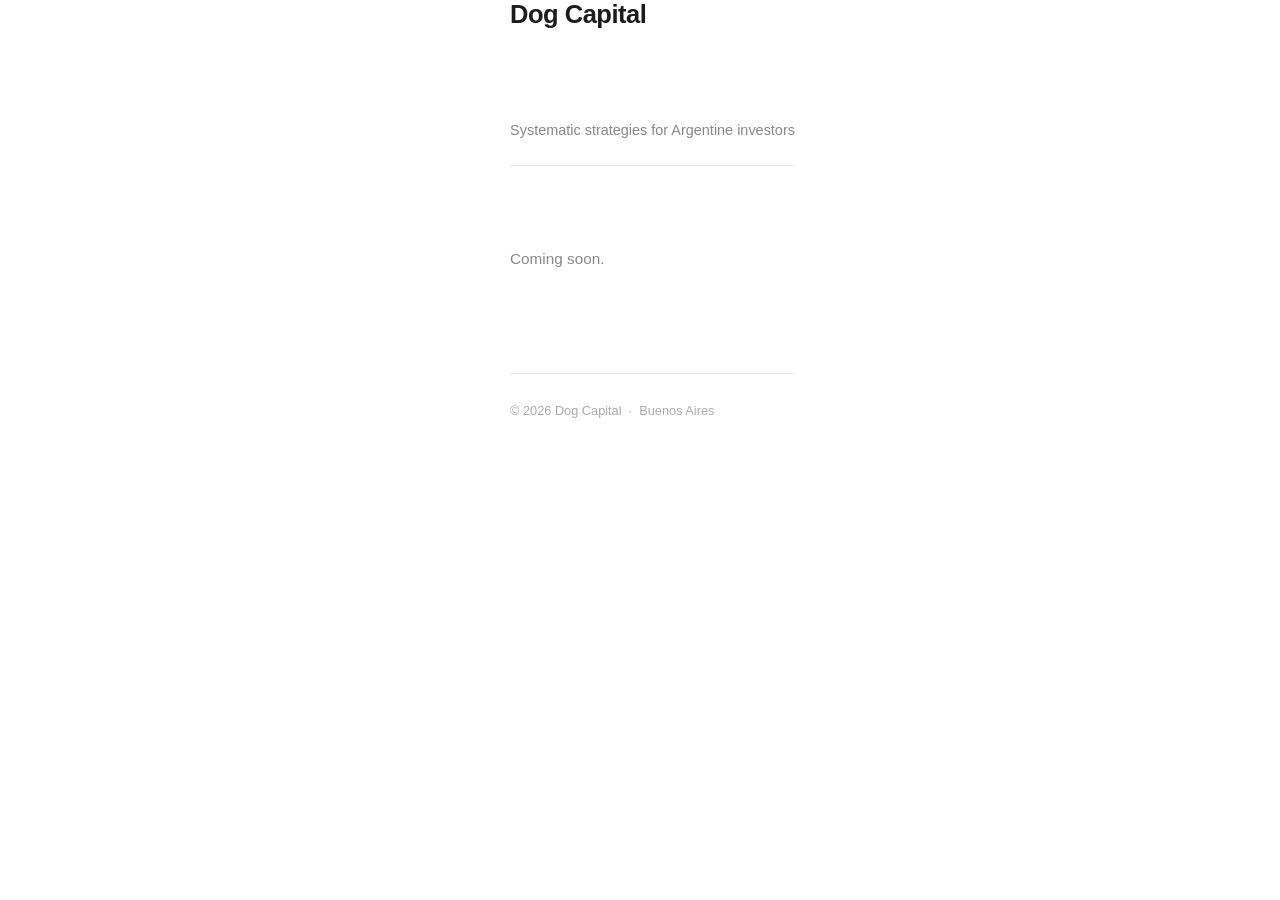
==== commit 50e42abd: "Coming soon placeholder" ====
--- a/docs/index.html
+++ b/docs/index.html
@@ -96,33 +96,11 @@
 Systematic strategies for Argentine investors
 </p>
 </div>
-<div id="site-nav">
-<p><a href="#about">About</a> <a href="#programs">Programs</a> <a href="#contact">Contact</a></p>
+<div style="padding: 4rem 0 2rem 0; color: #888; font-size: 0.9rem;">
+<p>Coming soon.</p>
 </div>
-<section id="about" class="level2">
-<h2 class="anchored" data-anchor-id="about">About</h2>
-<p>Dog Capital builds and runs systematic investment programs for Argentine investors.</p>
-<p>Markets are efficient. Beating the S&amp;P 500 consistently over a long period is hard — most strategies that claim to do it don’t survive transaction costs or look-ahead bias. Rather than searching for alpha that probably isn’t there, we focus on a simpler goal: match the benchmark while meaningfully reducing drawdowns.</p>
-<p>We do this through volatility targeting — sizing positions based on realized downside volatility rather than trying to predict direction. Scale in when markets are calm, scale back when they are not. The result is a smoother ride with comparable long-term returns.</p>
-<p>Programs run on instruments available to Argentine retail investors: CEDEARs via local brokers. Code is proprietary; results are public.</p>
-</section>
-<section id="programs" class="level2">
-<h2 class="anchored" data-anchor-id="programs">Programs</h2>
-<section id="spy-core" class="level3 program-card">
-<h3 class="anchored" data-anchor-id="spy-core">SPY Core</h3>
-<p><span class="tag live">Live</span> <span class="tag">CEDEARs</span> <span class="tag">Monthly</span> <span class="tag">No leverage</span></p>
-<p>Monthly accumulation into SPY CEDEARs, sized by downside volatility targeting. When realized volatility is low the strategy deploys capital fully; when it rises, it scales back. Idle capital earns the dólar-linked rate.</p>
-<p>Designed for Argentine investors building USD-denominated savings over the long term.</p>
-<p><strong>Backtest (2001–2026):</strong> CAGR 9.45% · Sharpe 0.693 · Max DD -36.97%</p>
-<p><a href="./programs/spy-core.html">Strategy document →</a></p>
-</section>
-</section>
-<section id="contact" class="level2">
-<h2 class="anchored" data-anchor-id="contact">Contact</h2>
-<p>Independent. Not a fund. Open to conversations.</p>
-</section>
 <div id="site-footer">
-<p>© 2026 Dog Capital &nbsp;·&nbsp; Buenos Aires &nbsp;·&nbsp; Last updated: June 2026</p>
+<p>© 2026 Dog Capital &nbsp;·&nbsp; Buenos Aires</p>
 </div>
 
 
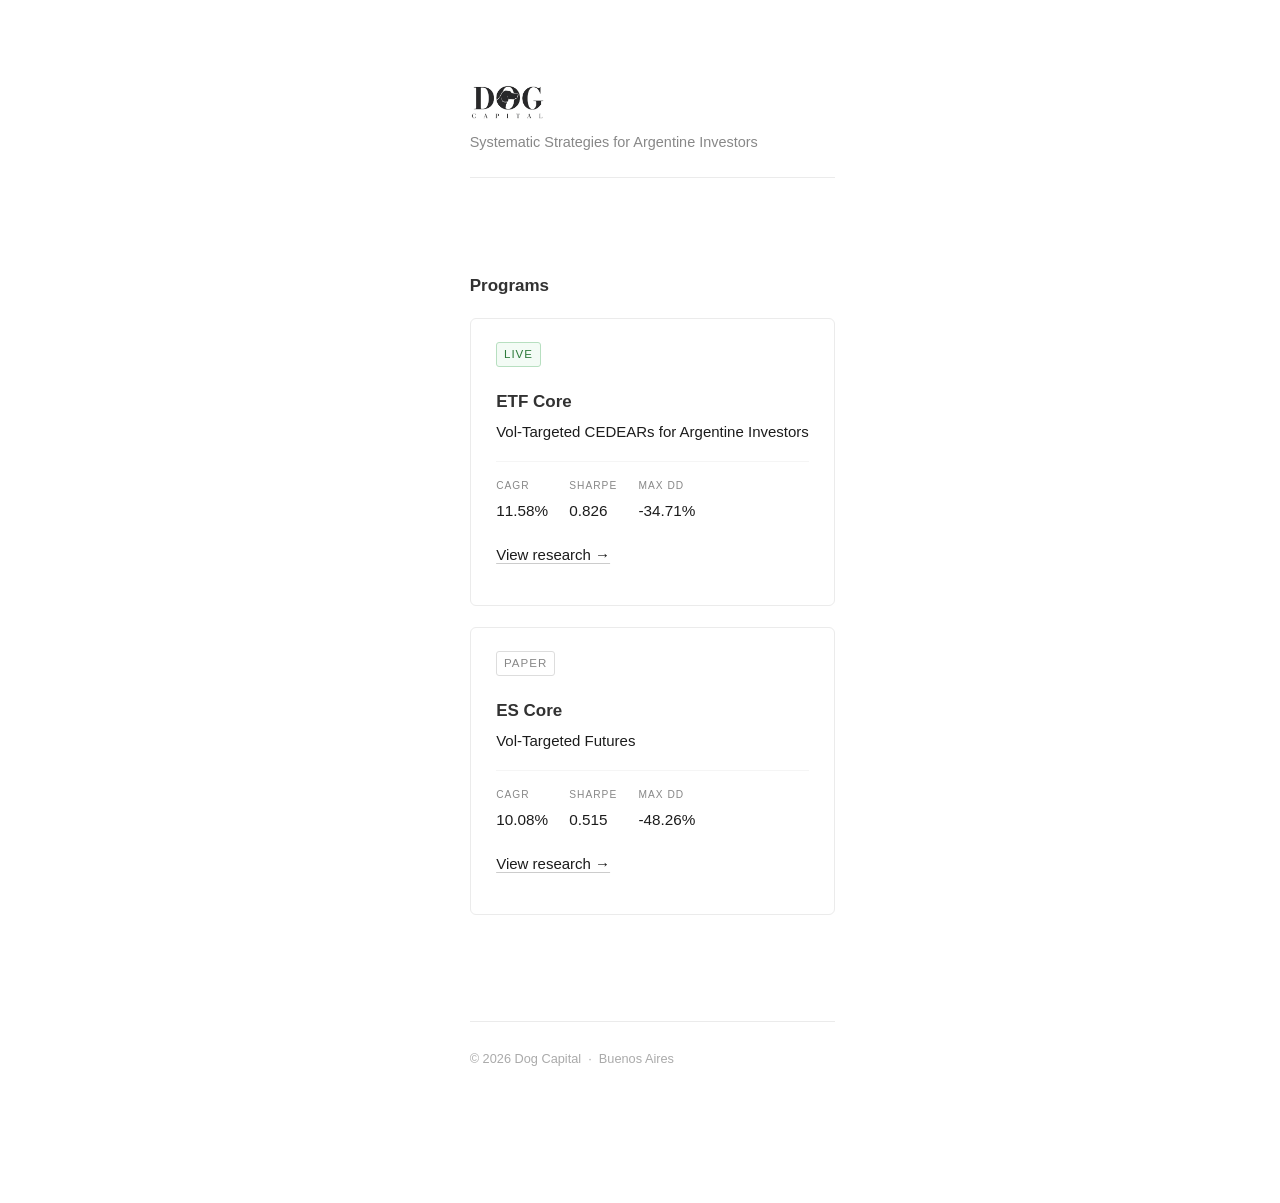
==== commit 56d8826b: "design: Dog Capital visual system — logo, cards, unified charts Co-Authored-By: Claude Sonnet 5 <nor" ====
--- a/docs/index.html
+++ b/docs/index.html
@@ -32,6 +32,7 @@
 <script src="site_libs/quarto-search/fuse.min.js"></script>
 <script src="site_libs/quarto-search/quarto-search.js"></script>
 <meta name="quarto:offset" content="./">
+<link href="./favicon-32.png" rel="icon" type="image/png">
 <script src="site_libs/quarto-html/quarto.js" type="module"></script>
 <script src="site_libs/quarto-html/tabsets/tabsets.js" type="module"></script>
 <script src="site_libs/quarto-html/popper.min.js"></script>
@@ -69,6 +70,7 @@
     "search-label": "Search"
   }
 }</script>
+<link rel="apple-touch-icon" sizes="180x180" href="favicon-180.png">
 
 
 <link rel="stylesheet" href="styles.css">
@@ -83,22 +85,88 @@
 <!-- margin-sidebar -->
     
 <!-- main -->
-<main class="content column-page" id="quarto-document-content"><header id="title-block-header" class="quarto-title-block"><h1 class="title display-7">
-Dog Capital
-</h1></header>
+<main class="content column-page" id="quarto-document-content"><header id="title-block-header" class="quarto-title-block"></header>
 
 
 
 
 <div id="site-header">
-
+<img src="LOGO-lockup.png" alt="Dog Capital" style="height: 36px; width: auto; display: block; margin: 0;">
 <p>
-Systematic strategies for Argentine investors
+Systematic Strategies for Argentine Investors
 </p>
 </div>
-<div style="padding: 4rem 0 2rem 0; color: #888; font-size: 0.9rem;">
-<p>Coming soon.</p>
-</div>
+<section id="programs" class="level3" style="padding: 4rem 0 2rem 0;">
+<h3 class="anchored" data-anchor-id="programs">Programs</h3>
+<div class="program-card">
+<p><span class="tag live">Live</span></p>
+<section id="etf-core" class="level3">
+<h3 class="anchored" data-anchor-id="etf-core">ETF Core</h3>
+<p>Vol-Targeted CEDEARs for Argentine Investors</p>
+<div class="card-stats">
+<div>
+<div class="stat-label">
+CAGR
+</div>
+<div class="stat-value">
+11.58%
+</div>
+</div>
+<div>
+<div class="stat-label">
+Sharpe
+</div>
+<div class="stat-value">
+0.826
+</div>
+</div>
+<div>
+<div class="stat-label">
+Max DD
+</div>
+<div class="stat-value">
+-34.71%
+</div>
+</div>
+</div>
+<p><a href="./programs/etf-core.html">View research →</a></p>
+</section>
+</div>
+<div class="program-card">
+<p><span class="tag">Paper</span></p>
+<section id="es-core" class="level3">
+<h3 class="anchored" data-anchor-id="es-core">ES Core</h3>
+<p>Vol-Targeted Futures</p>
+<div class="card-stats">
+<div>
+<div class="stat-label">
+CAGR
+</div>
+<div class="stat-value">
+10.08%
+</div>
+</div>
+<div>
+<div class="stat-label">
+Sharpe
+</div>
+<div class="stat-value">
+0.515
+</div>
+</div>
+<div>
+<div class="stat-label">
+Max DD
+</div>
+<div class="stat-value">
+-48.26%
+</div>
+</div>
+</div>
+<p><a href="./programs/es-core.html">View research →</a></p>
+</section>
+</div>
+</section>
 <div id="site-footer">
 <p>© 2026 Dog Capital &nbsp;·&nbsp; Buenos Aires</p>
 </div>
--- a/docs/styles.css
+++ b/docs/styles.css
@@ -102,7 +102,7 @@
 #site-header p {
   color: #888;
   font-size: 0.85rem;
-  margin: 0.2rem 0 0 0;
+  margin: 0.6rem 0 0 0;
 }
 
 /* --- Nav --------------------------------------------------------- */
@@ -141,6 +141,11 @@
   border-radius: 6px;
   padding: 1.25rem 1.5rem;
   margin: 1.25rem 0;
+  transition: border-color 120ms ease;
+}
+
+.program-card:hover {
+  border-color: #d4d4d4;
 }
 
 .program-card h3 {
@@ -164,6 +169,28 @@
   color: #2d7a3a;
   border-color: #b7dfc0;
   background: #f3fbf5;
+}
+
+.program-card .card-stats {
+  display: flex;
+  gap: 1.25rem;
+  padding-top: 0.9rem;
+  margin-bottom: 1rem;
+  border-top: 1px solid #f5f5f5;
+}
+
+.program-card .stat-label {
+  font-size: 0.6rem;
+  text-transform: uppercase;
+  letter-spacing: 1px;
+  color: #888;
+  margin-bottom: 0.2rem;
+}
+
+.program-card .stat-value {
+  font-size: 0.9rem;
+  font-variant-numeric: tabular-nums;
+  color: #1c1c1c;
 }
 
 /* --- Metrics table ----------------------------------------------- */
@@ -212,6 +239,13 @@
   height: auto;
   display: block;
   margin: 0.5rem 0;
+}
+
+/* --- Chart-only grays (kept in sync with the matplotlib style module) */
+:root {
+  --chart-gray-1: #D6D6D6;
+  --chart-gray-2: #B4B4B4;
+  --chart-gray-4: #595959;
 }
 
 /* --- Footer ------------------------------------------------------ */
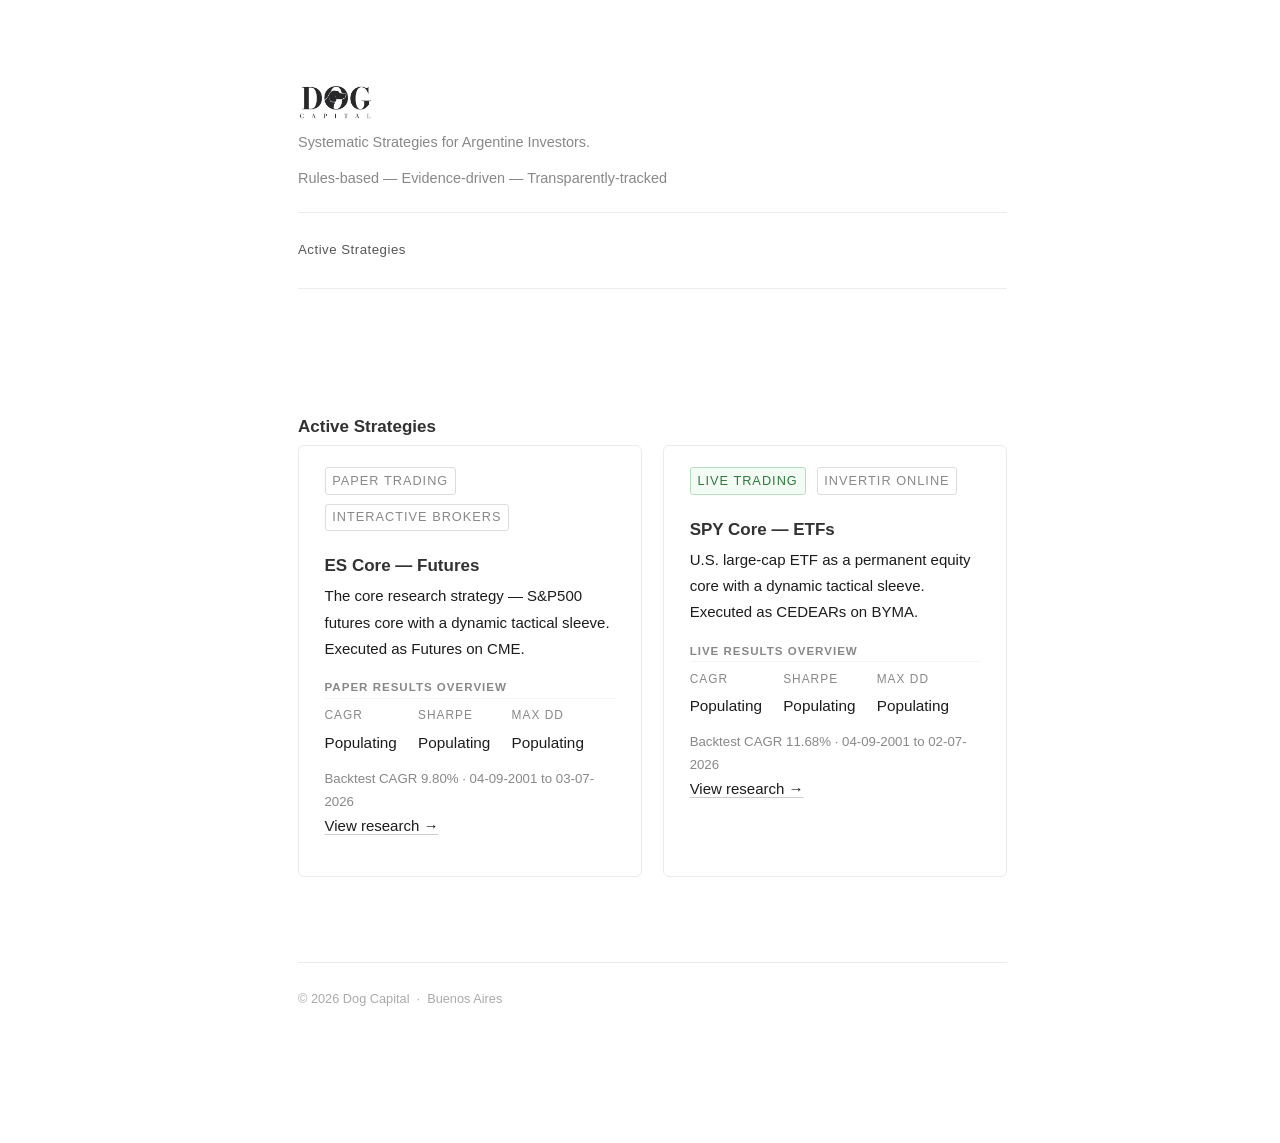
==== commit a0e76583: "content: rebuild homepage from Notion copy, side-by-side program cards Hero and ES Core/SPY Core car" ====
--- a/docs/index.html
+++ b/docs/index.html
@@ -93,23 +93,34 @@
 <div id="site-header">
 <img src="LOGO-lockup.png" alt="Dog Capital" style="height: 36px; width: auto; display: block; margin: 0;">
 <p>
-Systematic Strategies for Argentine Investors
+Systematic Strategies for Argentine Investors.
 </p>
-</div>
-<section id="programs" class="level3" style="padding: 4rem 0 2rem 0;">
-<h3 class="anchored" data-anchor-id="programs">Programs</h3>
+<p>
+Rules-based — Evidence-driven — Transparently-tracked
+</p>
+</div>
+<div id="site-nav">
+<p><a href="./index.html#programs">Active Strategies</a></p>
+</div>
+<div id="programs" style="padding: 4rem 0 2rem 0;">
+<section id="active-strategies" class="level3">
+<h3 class="anchored" data-anchor-id="active-strategies">Active Strategies</h3>
+<div class="program-grid">
 <div class="program-card">
-<p><span class="tag live">Live</span></p>
-<section id="etf-core" class="level3">
-<h3 class="anchored" data-anchor-id="etf-core">ETF Core</h3>
-<p>Vol-Targeted CEDEARs for Argentine Investors</p>
+<p><span class="tag">Paper Trading</span> <span class="tag">Interactive Brokers</span></p>
+<section id="es-core-futures" class="level3">
+<h3 class="anchored" data-anchor-id="es-core-futures">ES Core — Futures</h3>
+<p>The core research strategy — S&amp;P500 futures core with a dynamic tactical sleeve. Executed as Futures on CME.</p>
+<div class="stats-group-label">
+Paper Results Overview
+</div>
 <div class="card-stats">
 <div>
 <div class="stat-label">
 CAGR
 </div>
 <div class="stat-value">
-11.58%
+Populating
 </div>
 </div>
 <div>
@@ -117,7 +128,7 @@
 Sharpe
 </div>
 <div class="stat-value">
-0.826
+Populating
 </div>
 </div>
 <div>
@@ -125,25 +136,31 @@
 Max DD
 </div>
 <div class="stat-value">
--34.71%
-</div>
-</div>
-</div>
-<p><a href="./programs/etf-core.html">View research →</a></p>
+Populating
+</div>
+</div>
+</div>
+<div class="backtest-ref">
+Backtest CAGR 9.80% · 04-09-2001 to 03-07-2026
+</div>
+<p><a href="./programs/es-core.html">View research →</a></p>
 </section>
 </div>
 <div class="program-card">
-<p><span class="tag">Paper</span></p>
-<section id="es-core" class="level3">
-<h3 class="anchored" data-anchor-id="es-core">ES Core</h3>
-<p>Vol-Targeted Futures</p>
+<p><span class="tag live">Live Trading</span> <span class="tag">Invertir Online</span></p>
+<section id="spy-core-etfs" class="level3">
+<h3 class="anchored" data-anchor-id="spy-core-etfs">SPY Core — ETFs</h3>
+<p>U.S. large-cap ETF as a permanent equity core with a dynamic tactical sleeve. Executed as CEDEARs on BYMA.</p>
+<div class="stats-group-label">
+Live Results Overview
+</div>
 <div class="card-stats">
 <div>
 <div class="stat-label">
 CAGR
 </div>
 <div class="stat-value">
-10.08%
+Populating
 </div>
 </div>
 <div>
@@ -151,7 +168,7 @@
 Sharpe
 </div>
 <div class="stat-value">
-0.515
+Populating
 </div>
 </div>
 <div>
@@ -159,14 +176,19 @@
 Max DD
 </div>
 <div class="stat-value">
--48.26%
-</div>
-</div>
-</div>
-<p><a href="./programs/es-core.html">View research →</a></p>
+Populating
+</div>
+</div>
+</div>
+<div class="backtest-ref">
+Backtest CAGR 11.68% · 04-09-2001 to 02-07-2026
+</div>
+<p><a href="./programs/spy-core.html">View research →</a></p>
 </section>
 </div>
+</div>
 </section>
+</div>
 <div id="site-footer">
 <p>© 2026 Dog Capital &nbsp;·&nbsp; Buenos Aires</p>
 </div>
--- a/docs/styles.css
+++ b/docs/styles.css
@@ -1,6 +1,16 @@
 /* ================================================================
    Dog Capital — custom styles
    ================================================================ */
+
+/* --- Root ---------------------------------------------------------
+   The flatly Bootswatch theme (_quarto.yml) sets html font-size to 17px,
+   not the standard 16px — every rem-based measurement site-wide (column
+   width, card padding, tag/label sizes) was quietly rendering ~6.25%
+   larger than its spec value as a result. Reset explicitly rather than
+   re-deriving every rem value against a non-standard base. */
+html {
+  font-size: 16px;
+}
 
 /* --- Base -------------------------------------------------------- */
 body {
@@ -135,12 +145,21 @@
   margin: 2rem 0;
 }
 
+/* --- Program grid -------------------------------------------------
+   Side-by-side when there's room, stacks on narrow viewports —
+   deliberately not tabs: both strategies stay visible at once,
+   consistent with the site's transparency positioning. */
+.program-grid {
+  display: grid;
+  grid-template-columns: repeat(auto-fit, minmax(280px, 1fr));
+  gap: 1.25rem;
+}
+
 /* --- Program card ------------------------------------------------ */
 .program-card {
   border: 1px solid #ebebeb;
   border-radius: 6px;
   padding: 1.25rem 1.5rem;
-  margin: 1.25rem 0;
   transition: border-color 120ms ease;
 }
 
@@ -154,7 +173,7 @@
 
 .program-card .tag {
   display: inline-block;
-  font-size: 0.68rem;
+  font-size: 0.75rem;
   text-transform: uppercase;
   letter-spacing: 1px;
   color: #888;
@@ -171,16 +190,31 @@
   background: #f3fbf5;
 }
 
+.program-card .stats-group-label {
+  font-size: 0.68rem;
+  font-weight: 600;
+  text-transform: uppercase;
+  letter-spacing: 1px;
+  color: #888;
+  margin-top: 0.9rem;
+}
+
 .program-card .card-stats {
   display: flex;
   gap: 1.25rem;
-  padding-top: 0.9rem;
-  margin-bottom: 1rem;
+  padding-top: 0.4rem;
+  margin-bottom: 0.4rem;
   border-top: 1px solid #f5f5f5;
 }
 
+.program-card .backtest-ref {
+  font-size: 0.78rem;
+  color: #888;
+  margin-top: 0.6rem;
+}
+
 .program-card .stat-label {
-  font-size: 0.6rem;
+  font-size: 0.7rem;
   text-transform: uppercase;
   letter-spacing: 1px;
   color: #888;
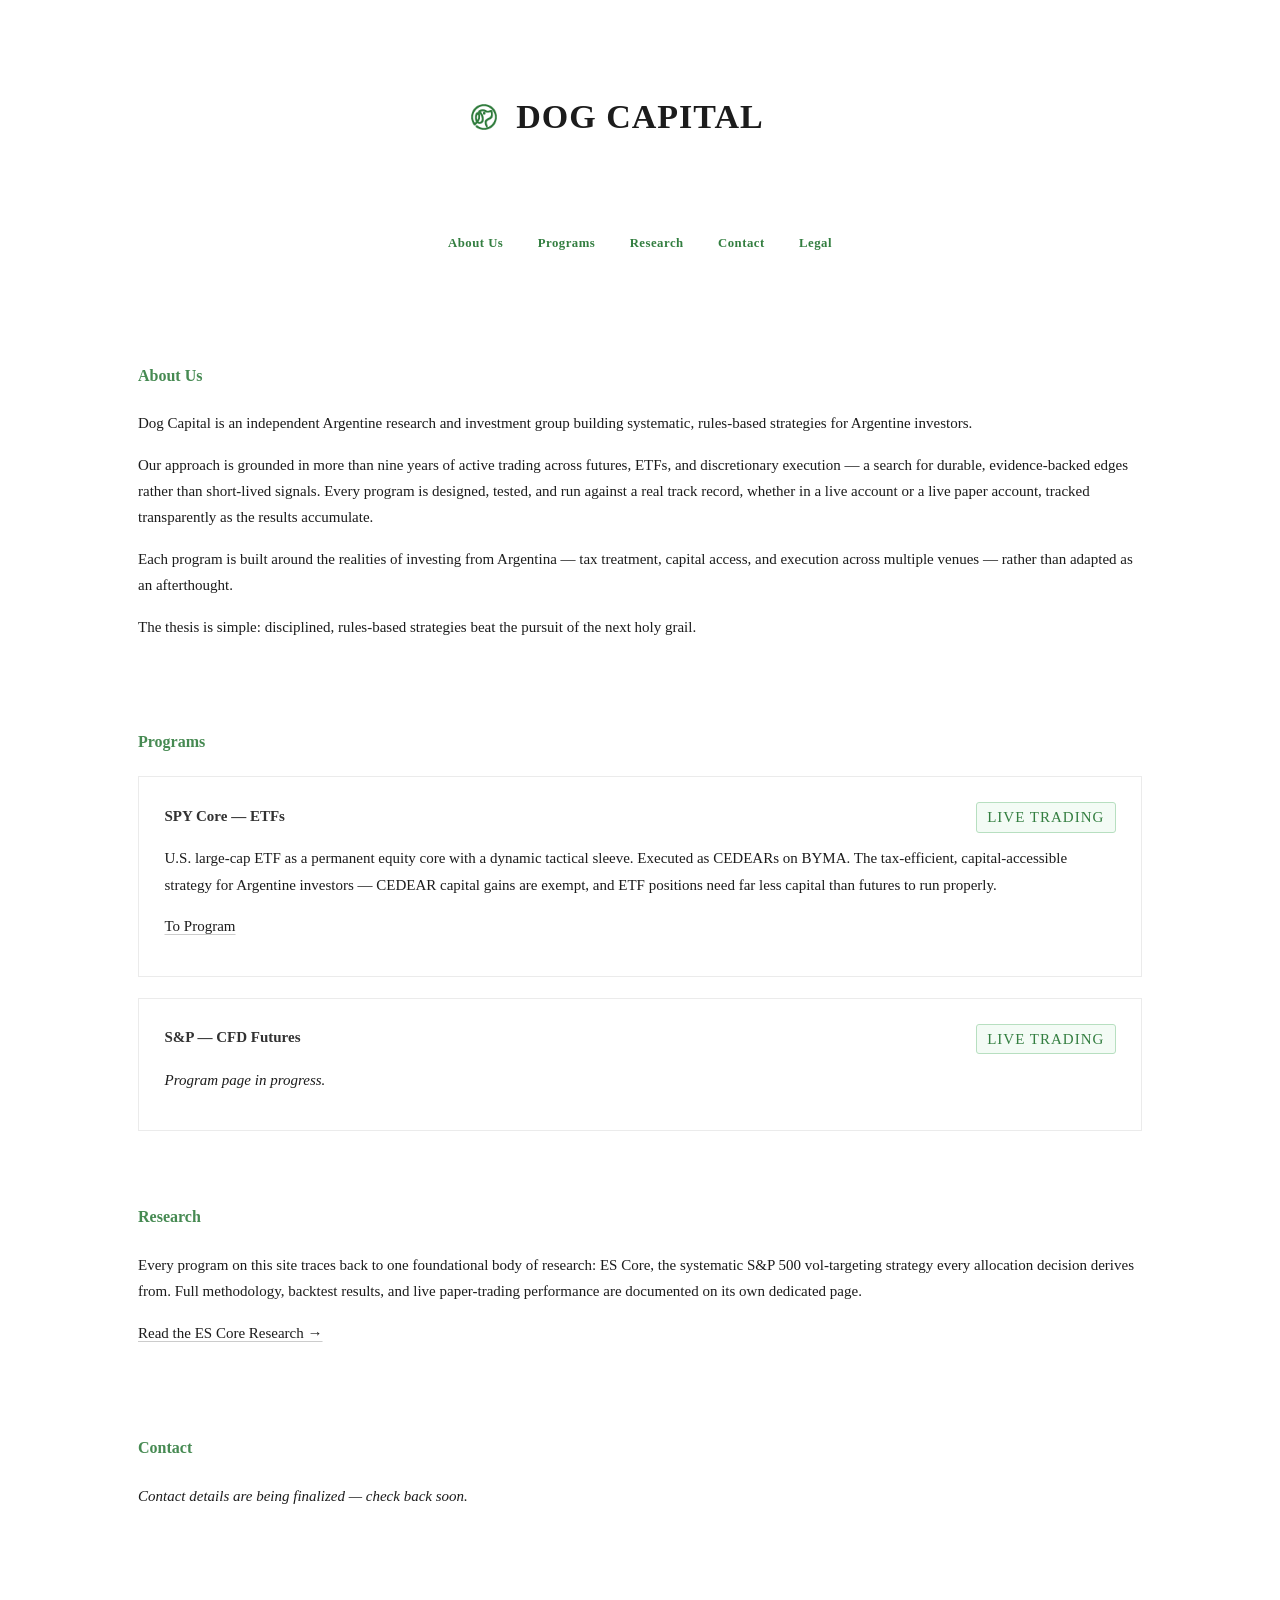
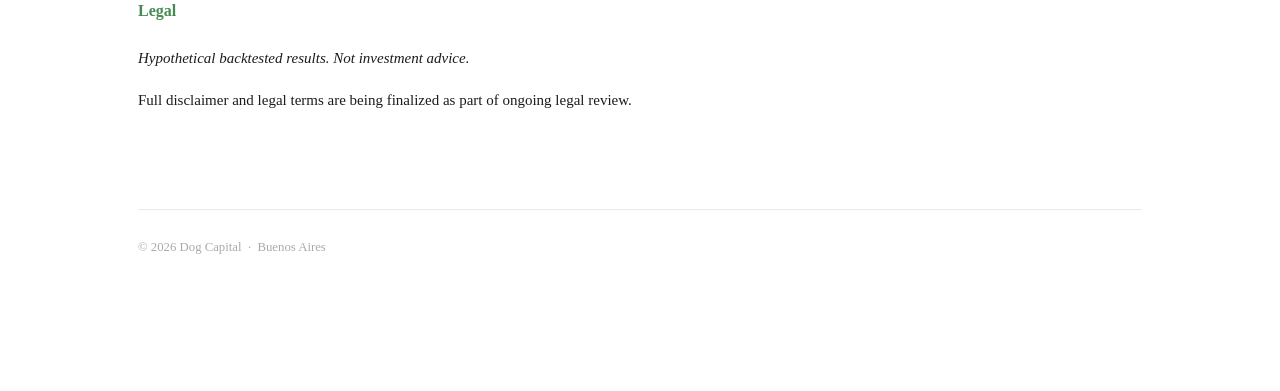
==== commit cff29453: "Restructure homepage to single page, new icon+wordmark logo, redesign cards Consolidates the marketi" ====
--- a/docs/index.html
+++ b/docs/index.html
@@ -91,104 +91,64 @@
 
 
 <div id="site-header">
-<img src="LOGO-lockup.png" alt="Dog Capital" style="height: 36px; width: auto; display: block; margin: 0;">
-<p>
-Systematic Strategies for Argentine Investors.
-</p>
-<p>
-Rules-based — Evidence-driven — Transparently-tracked
-</p>
+<div class="logo-lockup">
+<p><span class="logo-text-wrap"><img src="logo-icon.png" alt="Dog Capital" class="logo-icon"><span class="logo-wordmark">DOG CAPITAL</span><span class="logo-spacer"></span></span></p>
+</div>
 </div>
 <div id="site-nav">
-<p><a href="./index.html#programs">Active Strategies</a></p>
-</div>
-<div id="programs" style="padding: 4rem 0 2rem 0;">
-<section id="active-strategies" class="level3">
-<h3 class="anchored" data-anchor-id="active-strategies">Active Strategies</h3>
+<p><a href="#about" class="nav-item">About Us</a> <a href="#programs" class="nav-item">Programs</a> <a href="#research" class="nav-item">Research</a> <a href="#contact" class="nav-item">Contact</a> <a href="#legal" class="nav-item">Legal</a></p>
+</div>
+<div id="about" class="page-section">
+<section id="about-us" class="level3 section-title">
+<h3 class="section-title anchored" data-anchor-id="about-us">About Us</h3>
+<p>Dog Capital is an independent Argentine research and investment group building systematic, rules-based strategies for Argentine investors.</p>
+<p>Our approach is grounded in more than nine years of active trading across futures, ETFs, and discretionary execution — a search for durable, evidence-backed edges rather than short-lived signals. Every program is designed, tested, and run against a real track record, whether in a live account or a live paper account, tracked transparently as the results accumulate.</p>
+<p>Each program is built around the realities of investing from Argentina — tax treatment, capital access, and execution across multiple venues — rather than adapted as an afterthought.</p>
+<p>The thesis is simple: disciplined, rules-based strategies beat the pursuit of the next holy grail.</p>
+</section>
+</div>
+<section id="programs" class="level3 section-title page-section">
+<h3 class="section-title anchored" data-anchor-id="programs">Programs</h3>
 <div class="program-grid">
 <div class="program-card">
-<p><span class="tag">Paper Trading</span> <span class="tag">Interactive Brokers</span></p>
-<section id="es-core-futures" class="level3">
-<h3 class="anchored" data-anchor-id="es-core-futures">ES Core — Futures</h3>
-<p>The core research strategy — S&amp;P500 futures core with a dynamic tactical sleeve. Executed as Futures on CME.</p>
-<div class="stats-group-label">
-Paper Results Overview
-</div>
-<div class="card-stats">
-<div>
-<div class="stat-label">
-CAGR
-</div>
-<div class="stat-value">
-Populating
-</div>
-</div>
-<div>
-<div class="stat-label">
-Sharpe
-</div>
-<div class="stat-value">
-Populating
-</div>
-</div>
-<div>
-<div class="stat-label">
-Max DD
-</div>
-<div class="stat-value">
-Populating
-</div>
-</div>
-</div>
-<div class="backtest-ref">
-Backtest CAGR 9.80% · 04-09-2001 to 03-07-2026
-</div>
-<p><a href="./programs/es-core.html">View research →</a></p>
+<div class="card-header-row">
+<h3 class="anchored">
+SPY Core — ETFs
+</h3>
+<div class="card-status">
+<span class="tag live">Live Trading</span>
+</div>
+</div>
+<p>U.S. large-cap ETF as a permanent equity core with a dynamic tactical sleeve. Executed as CEDEARs on BYMA. The tax-efficient, capital-accessible strategy for Argentine investors — CEDEAR capital gains are exempt, and ETF positions need far less capital than futures to run properly.</p>
+<p><a href="./programs/spy-core.html">To Program</a></p>
+</div>
+<div class="program-card">
+<div class="card-header-row">
+<h3 class="anchored">
+S&amp;P — CFD Futures
+</h3>
+<div class="card-status">
+<span class="tag live">Live Trading</span>
+</div>
+</div>
+<p><em>Program page in progress.</em></p>
+</div>
+</div>
 </section>
-</div>
-<div class="program-card">
-<p><span class="tag live">Live Trading</span> <span class="tag">Invertir Online</span></p>
-<section id="spy-core-etfs" class="level3">
-<h3 class="anchored" data-anchor-id="spy-core-etfs">SPY Core — ETFs</h3>
-<p>U.S. large-cap ETF as a permanent equity core with a dynamic tactical sleeve. Executed as CEDEARs on BYMA.</p>
-<div class="stats-group-label">
-Live Results Overview
-</div>
-<div class="card-stats">
-<div>
-<div class="stat-label">
-CAGR
-</div>
-<div class="stat-value">
-Populating
-</div>
-</div>
-<div>
-<div class="stat-label">
-Sharpe
-</div>
-<div class="stat-value">
-Populating
-</div>
-</div>
-<div>
-<div class="stat-label">
-Max DD
-</div>
-<div class="stat-value">
-Populating
-</div>
-</div>
-</div>
-<div class="backtest-ref">
-Backtest CAGR 11.68% · 04-09-2001 to 02-07-2026
-</div>
-<p><a href="./programs/spy-core.html">View research →</a></p>
+<section id="research" class="level3 section-title page-section">
+<h3 class="section-title anchored" data-anchor-id="research">Research</h3>
+<p>Every program on this site traces back to one foundational body of research: ES Core, the systematic S&amp;P 500 vol-targeting strategy every allocation decision derives from. Full methodology, backtest results, and live paper-trading performance are documented on its own dedicated page.</p>
+<p><a href="./programs/es-core.html">Read the ES Core Research →</a></p>
 </section>
-</div>
-</div>
+<section id="contact" class="level3 section-title page-section">
+<h3 class="section-title anchored" data-anchor-id="contact">Contact</h3>
+<p><em>Contact details are being finalized — check back soon.</em></p>
 </section>
-</div>
+<section id="legal" class="level3 section-title page-section">
+<h3 class="section-title anchored" data-anchor-id="legal">Legal</h3>
+<p><em>Hypothetical backtested results. Not investment advice.</em></p>
+<p>Full disclaimer and legal terms are being finalized as part of ongoing legal review.</p>
+</section>
 <div id="site-footer">
 <p>© 2026 Dog Capital &nbsp;·&nbsp; Buenos Aires</p>
 </div>
--- a/docs/styles.css
+++ b/docs/styles.css
@@ -12,9 +12,17 @@
   font-size: 16px;
 }
 
-/* --- Base -------------------------------------------------------- */
+/* --- Base --------------------------------------------------------
+   One font, everywhere in text (2026-07-11, supersedes the earlier
+   two/three-voice system) — Georgia, matching Core One's reference
+   site. Georgia was designed for screen legibility at small sizes,
+   including numerals, so it holds up fine in dense metric tables —
+   unlike Playfair Display, which is a display face and was the
+   actual problem, not serif type in general. System font, no
+   @font-face/Google Fonts load needed. Logo image is unaffected
+   (separate raster asset, not CSS-driven). */
 body {
-  font-family: -apple-system, BlinkMacSystemFont, "Segoe UI", Helvetica, Arial, sans-serif;
+  font-family: Georgia, 'Times New Roman', serif;
   font-size: 15px;
   color: #1c1c1c;
   line-height: 1.75;
@@ -24,7 +32,7 @@
 /* --- Layout ------------------------------------------------------ */
 .quarto-container,
 #quarto-content > * {
-  max-width: 780px !important;
+  max-width: 1100px !important;
   margin-left: auto !important;
   margin-right: auto !important;
   padding-left: 1.5rem;
@@ -32,7 +40,7 @@
 }
 
 .container, .container-fluid {
-  max-width: 780px;
+  max-width: 1100px;
   margin: 0 auto;
 }
 
@@ -54,17 +62,22 @@
   padding-top: 0 !important;
 }
 
-/* --- Typography -------------------------------------------------- */
+/* --- Typography ---------------------------------------------------- */
 h1, h2, h3, h4 {
-  font-family: -apple-system, BlinkMacSystemFont, "Segoe UI", Helvetica, Arial, sans-serif;
+  color: #1c1c1c;
+}
+
+h1, h3 {
+  font-weight: 700;
+}
+
+h2, h4 {
   font-weight: 600;
-  color: #1c1c1c;
 }
 
 h1 {
-  font-size: 1.5rem;
-  font-weight: 700;
-  letter-spacing: -0.5px;
+  font-size: 30px;
+  letter-spacing: -0.3px;
   margin-bottom: 0.1rem;
 }
 
@@ -80,8 +93,7 @@
 }
 
 h3 {
-  font-size: 1rem;
-  font-weight: 600;
+  font-size: 16px;
   margin-top: 1rem;
   margin-bottom: 0.4rem;
 }
@@ -102,36 +114,117 @@
   text-decoration-color: #1c1c1c;
 }
 
-/* --- Site header ------------------------------------------------- */
+/* --- Site header ---------------------------------------------------
+   Centered, not left-aligned: mark, then descriptor line, then the
+   three-part proof line, all on one center axis — per brand-manual.html
+   "05 — Components / Header". */
 #site-header {
-  padding: 4rem 0 1.25rem 0;
-  border-bottom: 1px solid #ebebeb;
-  margin-bottom: 0.75rem;
-}
-
-#site-header p {
-  color: #888;
-  font-size: 0.85rem;
-  margin: 0.6rem 0 0 0;
-}
-
-/* --- Nav --------------------------------------------------------- */
+  display: flex;
+  flex-direction: column;
+  align-items: center;
+  text-align: center;
+  padding: 4rem 0 1.5rem 0;
+}
+
+/* Logo lockup (2026-07-11): icon + wordmark as separate, independently
+   typeset elements — replaces the earlier flattened image where the dog
+   was fused into the "O" of "DOG", which made the rest of the wordmark
+   hard to typeset. Icon carries the brand green; wordmark stays in the
+   site's standard ink black.
+
+   Vertical alignment: flexbox align-items:center on .logo-text-wrap —
+   uses the browser's real rendered font metrics, not a manual
+   percentage/line-height calculation (which broke: line-height:1 does
+   NOT collapse to exactly font-size for Georgia, so top:50% was
+   centering against the wrong box height, landing ~9px off).
+
+   Horizontal centering: .logo-spacer is an invisible box the same
+   width as icon+gap, placed after the text. This makes the row
+   left/right-symmetric around "DOG CAPITAL" itself, so the text sits
+   on the true center axis instead of the icon's width pulling the
+   whole group off-center. */
+.logo-lockup {
+  margin-bottom: 14px;
+}
+
+.logo-lockup .logo-text-wrap {
+  display: flex;
+  align-items: center;
+  gap: 8px;
+}
+
+.logo-lockup .logo-icon {
+  height: 48px;
+  width: auto;
+  flex-shrink: 0;
+}
+
+.logo-lockup .logo-spacer {
+  width: 48px;
+  flex-shrink: 0;
+}
+
+.logo-lockup .logo-wordmark {
+  font-size: 34px;
+  font-weight: 700;
+  letter-spacing: 1px;
+  color: #1c1c1c;
+}
+
+/* --- Nav -----------------------------------------------------------
+   Own row below the header, centered, separated by a rule on both
+   sides. Each item is its own bordered pill (.nav-item), matching the
+   .tag treatment used on program cards, for clear separation — plain
+   spaced text wasn't distinct enough. Single-page site (2026-07-11):
+   all 5 items (About Us / Programs / Research / Contact / Legal) are
+   real anchor links to sections on this same page, not separate
+   pages — no more inert placeholders. */
 #site-nav {
-  padding: 0.6rem 0;
-  border-bottom: 1px solid #ebebeb;
-  margin-bottom: 2.5rem;
-}
-
-#site-nav a {
-  color: #555;
-  font-size: 0.78rem;
+  padding: 1.25rem 0;
+  margin-bottom: 1.25rem;
+  display: flex;
+  justify-content: center;
+  flex-wrap: wrap;
+  gap: 0.75rem;
+}
+
+#site-nav .nav-item {
+  display: inline-block;
+  font-size: 0.75rem;
+  font-weight: 700;
+  letter-spacing: 0.5px;
   text-decoration: none;
-  margin-right: 1.5rem;
-  letter-spacing: 0.5px;
-}
-
-#site-nav a:hover {
-  color: #1c1c1c;
+  padding: 0.4rem 0.9rem;
+  color: #337e40;
+}
+
+#site-nav .nav-item:hover {
+  background: #f3fbf5;
+}
+
+/* --- Page sections ---------------------------------------------------
+   Single-page site: About Us / Programs / Research / Contact / Legal
+   are all sections on index.qmd, jumped to via nav anchors rather than
+   separate pages. Generous vertical rhythm does the separating work,
+   no borders (avoids the doubled-line issue from stacking a border
+   right under nav's own border-bottom). */
+.page-section {
+  padding: 1.75rem 0;
+}
+
+/* Section titles (About Us / Programs / Research / Contact / Legal)
+   use the logo icon's actual rendered color (2026-07-11) — sampled by
+   alpha-compositing the icon against white, not its peak ink color.
+   Explicit .section-title class on each heading (set in index.qmd via
+   the {.section-title} attribute) — but scoped to h3.section-title
+   specifically, NOT bare .section-title: Pandoc's heading-attribute
+   syntax puts that class on BOTH the h3 AND the auto-generated
+   <section> wrapper around it, and since color inherits, targeting
+   the bare class colored the wrapper (and every paragraph inside it)
+   green too. h3.section-title matches only the heading itself. */
+h3.section-title {
+  color: #337e40;
+  margin-bottom: 1.5rem;
 }
 
 /* --- Sections ---------------------------------------------------- */
@@ -150,81 +243,72 @@
    deliberately not tabs: both strategies stay visible at once,
    consistent with the site's transparency positioning. */
 .program-grid {
-  display: grid;
-  grid-template-columns: repeat(auto-fit, minmax(280px, 1fr));
+  display: flex;
+  flex-direction: column;
   gap: 1.25rem;
 }
 
-/* --- Program card ------------------------------------------------ */
+/* --- Program card ------------------------------------------------
+   Cream card, no border — matches the user-supplied card reference
+   (2026-07-10), replacing the earlier flat-white bordered-box style. */
 .program-card {
-  border: 1px solid #ebebeb;
-  border-radius: 6px;
+  background: #FFFFFF;
+  border: 1px solid #EBEBEB;
+  border-radius: 0;
   padding: 1.25rem 1.5rem;
-  transition: border-color 120ms ease;
-}
-
-.program-card:hover {
-  border-color: #d4d4d4;
+}
+
+/* Title + status side by side — matches Notion's current column
+   layout for program callouts (2026-07-11), replacing the earlier
+   stacked title-then-description-then-status arrangement. */
+.program-card .card-header-row {
+  display: flex;
+  justify-content: space-between;
+  align-items: center;
+  gap: 1rem;
+  flex-wrap: wrap;
+  margin-bottom: 0.75rem;
 }
 
 .program-card h3 {
-  margin-top: 0;
+  font-size: 15px;
+  font-weight: 700;
+  margin: 0;
+}
+
+.program-card .card-status {
+  flex-shrink: 0;
+  padding-top: 0.2rem;
+}
+
+.program-card .status-label {
+  color: #555;
+  font-size: 0.85rem;
+  margin-right: 0.5rem;
 }
 
 .program-card .tag {
   display: inline-block;
-  font-size: 0.75rem;
+  font-size: 15px;
+  line-height: 1;
   text-transform: uppercase;
   letter-spacing: 1px;
   color: #888;
   border: 1px solid #ddd;
   border-radius: 3px;
-  padding: 0.1rem 0.4rem;
-  margin-right: 0.4rem;
-  margin-bottom: 0.5rem;
+  padding: 0.4rem 0.6rem;
 }
 
 .program-card .tag.live {
-  color: #2d7a3a;
+  color: #337e40;
   border-color: #b7dfc0;
   background: #f3fbf5;
 }
 
-.program-card .stats-group-label {
-  font-size: 0.68rem;
-  font-weight: 600;
-  text-transform: uppercase;
-  letter-spacing: 1px;
-  color: #888;
-  margin-top: 0.9rem;
-}
-
-.program-card .card-stats {
-  display: flex;
-  gap: 1.25rem;
-  padding-top: 0.4rem;
-  margin-bottom: 0.4rem;
-  border-top: 1px solid #f5f5f5;
-}
-
-.program-card .backtest-ref {
-  font-size: 0.78rem;
-  color: #888;
-  margin-top: 0.6rem;
-}
-
-.program-card .stat-label {
-  font-size: 0.7rem;
-  text-transform: uppercase;
-  letter-spacing: 1px;
-  color: #888;
-  margin-bottom: 0.2rem;
-}
-
-.program-card .stat-value {
-  font-size: 0.9rem;
-  font-variant-numeric: tabular-nums;
-  color: #1c1c1c;
+.program-card .tag.paper {
+  color: #a8433f;
+  border-color: #e3bcba;
+  background: #fdf3f2;
 }
 
 /* --- Metrics table ----------------------------------------------- */
